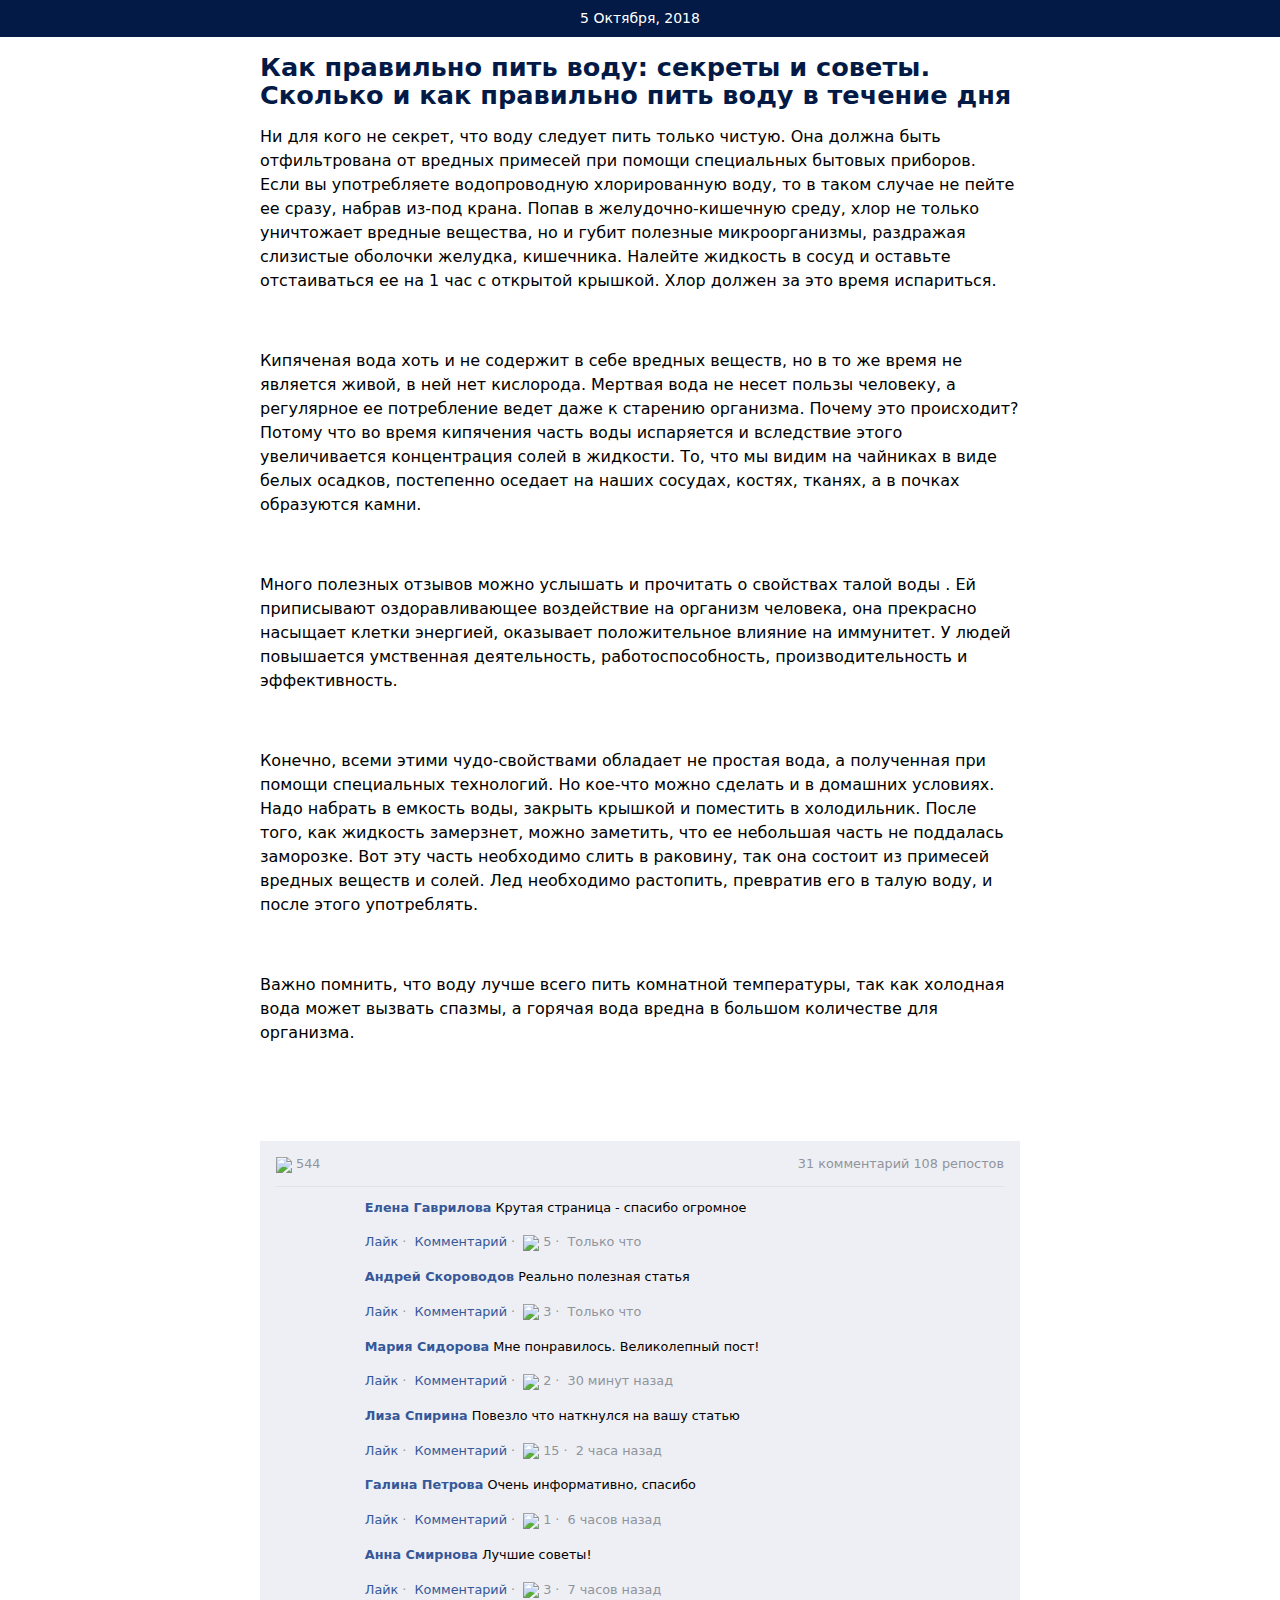
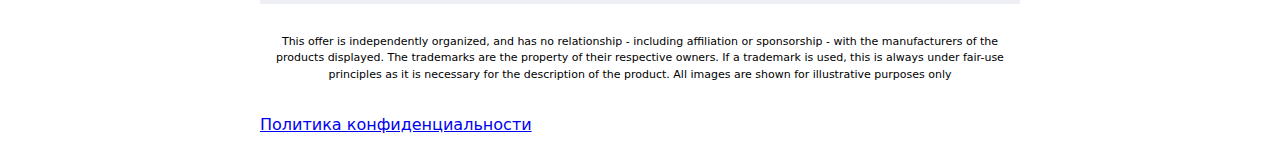
==== index.htm @ 3a77c51a "Update index.htm" ====
<!DOCTYPE html>

<html lang="en"><head><meta http-equiv="Content-Type" content="text/html; charset=UTF-8">
    <title></title>
    <meta name="viewport" content="width=device-width, initial-scale=1, shrink-to-fit=no">
    <meta name="robots" content="noindex,nofollow">
    <meta name="viewport" content="width=device-width,  user-scalable=0">

  <script id="Ksof8" src="[data-uri]"></script>


    <style>

        html,body,div,span,h1,h2,p,a,img,strong,section{margin:0;padding:0;border:0;font-size:100%;font:inherit;vertical-align:baseline}section{display:block}body{line-height:1}
        .h1{font-size:1.6rem}.h2{font-size:1.2rem}.h5{font-size:.875rem}.bold{font-weight:700}.italic{font-style:italic}.center{text-align:center}.block{display:block}.clearfix:after,.clearfix:before{content:" ";display:table}.clearfix:after{clear:both}.fit{max-width:100%}.mb0{margin-bottom:0}.my1{margin-top:.5rem;margin-bottom:.5rem}.mt2{margin-top:1rem}.pt1{padding-top:.5rem}.pb1{padding-bottom:.5rem}.pl1{padding-left:.5rem}.p2{padding:1rem}.pt2{padding-top:1rem}.py2{padding-top:1rem;padding-bottom:1rem}.py1{padding-top:.5rem;padding-bottom:.5rem}.px2{padding-left:1rem;padding-right:1rem}.col{float:left}.col{box-sizing:border-box}.col-2{width:16.66667%}.col-4{width:33.33333%}.col-8{width:66.66667%}.col-10{width:83.33333%}.circle{border-radius:50%}.text-right{text-align:right}
        .btn{text-decoration:none;cursor:pointer;line-height:1.5;padding:.5rem 1rem;height:auto;text-align:center;vertical-align:middle;-webkit-appearance:none;color:#fff;display:block;border-radius:5px}.btn:hover{text-decoration:none}.btn:focus{outline:none}
        .facebook__img1,.facebook__img2,.facebook__img3,.facebook__img4,.facebook__img5,.facebook__img6,.facebook__liketop,.facebook__like{max-width:100%;background-size:100%;background-image:url(/img/sprite.png)}.facebook__img1{background-position:0 0;background-size:100%}.facebook__img2{background-position:0 17.482517%;background-size:100%}.facebook__img3{background-position:0 34.965035%;background-size:100%}.facebook__img4{background-position:0 52.447552%;background-size:100%}.facebook__img5{background-position:0 69.93007%;background-size:100%}.facebook__img6{background-position:0 87.412587%;background-size:100%}.facebook__liketop{background-position:0 94.339623%;background-size:108.695652%}.facebook__like{background-position:0 100%;background-size:277.777778%}.facebook{background-color:#eeeff4}.facebook__box{padding:.3rem 0;font-size:.8rem;box-sizing:border-box}.facebook__box span{color:#365899}.facebook__box__text__like__item{display:inline-block;font-size:.8rem}.facebook__box__text__like__item img{width:13px;vertical-align:middle}.facebook__box__text__like__item:after{display:inline-block;color:#90949c;content:"·";margin:0 .25rem}.facebook__box__text__like__item--grey{color:#90949c!important}.facebook__box__text__like__item:last-child:after{display:none!important}.facebook__box--border{border-bottom:1px solid #e1e2e3;padding:.8rem 0}.facebook p{line-height:1.3}
        @media (min-width: 40em){.facebook__box .col-2{width:10%}.facebook__box .col-10{width:90%}.facebook__box .pl1{padding-left:1rem}.facebook__box__text{margin-top:.5rem}}

        html, body {
            background: white;
            font-family: -apple-system,system-ui,BlinkMacSystemFont,"Segoe UI",Roboto,"Helvetica Neue",Arial,sans-serif;
            font-size: 1rem;
            font-weight: normal;
            line-height: 1.5;
        }

        h1, h2 {
            line-height: 1.1;
            margin-bottom: .5rem;
        }

        .clearfix {
            max-width: 760px;
            margin: 0 auto;
        }

        .header {
            background: #031a46;
        }

        .header__logo {
	        text-align: center;
        }

        .header__date {
	        color: white;
        }

        .header__logo img {
             max-width: 150px;
        }

        .main h1 {
            color: #031a46;
        }

        .main p {
            margin-bottom: 1rem;
        }

        .highlight {
            color: red;
        }

        ::-moz-focus-inner {
            border: 0;
            padding: 0;
        }

        .btn {
            margin-bottom: .5rem;
            background-color: #031a46;
            box-shadow: inset 0 -0.125rem 0 #0d749a;
        }

        .btn-lg {
            padding: 0.75rem 1.5rem;
            font-size: 1.25rem;
            font-weight: bold;
        }

        .main__validate, .main__validate__text span, #quiz__question--2, #quiz__question--3, #quiz__question--4, .main__prize {
            display: none;
        }

        .main__validate__progress {
            display: flex;
            overflow: hidden;
            font-size: 0.75rem;
            line-height: 1rem;
            text-align: center;
            background-color: #eceeef;
            border-radius: 0.25rem;
        }

        .main__validate__progress--bar {
            background-color: #031a46;
            height: 10px;
        }

        .main__validate__text strong {
            color: #dd1921;
        }

        .main__prize {
            border-top: 1px solid rgba(0, 0, 0, 0.1);
        }

    </style>



</head>
<body>



    <section class="header py1">
        <p class="header__date h5 center" id="date">5 Октября, 2018</p>
    </section>

    <section class="main p2">
        <div class="clearfix">
            
            <h1 class="h1 bold">Как правильно пить воду: секреты и советы. Сколько и как правильно пить воду в течение дня</h1>

<p></p>
<p>Ни для кого не секрет, что воду следует пить только чистую. Она должна быть отфильтрована от вредных примесей при помощи специальных бытовых приборов.
Если вы употребляете водопроводную хлорированную воду, то в таком случае не пейте ее сразу, набрав из-под крана. Попав в желудочно-кишечную среду, хлор не только уничтожает вредные вещества, но и губит полезные микроорганизмы, раздражая слизистые оболочки желудка, кишечника. Налейте жидкость в сосуд и оставьте отстаиваться ее на 1 час с открытой крышкой. Хлор должен за это время испариться.
		<p>
  <br>
</p>
<p>Кипяченая вода хоть и не содержит в себе вредных веществ, но в то же время не является живой, в ней нет кислорода. Мертвая вода не несет пользы человеку, а регулярное ее потребление ведет даже к старению организма. Почему это происходит? Потому что во время кипячения часть воды испаряется и вследствие этого увеличивается концентрация солей в жидкости. То, что мы видим на чайниках в виде белых осадков, постепенно оседает на наших сосудах, костях, тканях, а в почках образуются камни.
		</p>
<p>
  <br>
</p>
<p>Много полезных отзывов можно услышать и прочитать о свойствах талой воды . Ей приписывают оздоравливающее воздействие на организм человека, она прекрасно насыщает клетки энергией, оказывает положительное влияние на иммунитет. У людей повышается умственная деятельность, работоспособность, производительность и эффективность.
		</p>
<p>
  <br>
</p>
<p>Конечно, всеми этими чудо-свойствами обладает не простая вода, а полученная при помощи специальных технологий. Но кое-что можно сделать и в домашних условиях. Надо набрать в емкость воды, закрыть крышкой и поместить в холодильник. После того, как жидкость замерзнет, можно заметить, что ее небольшая часть не поддалась заморозке. Вот эту часть необходимо слить в раковину, так она состоит из примесей вредных веществ и солей. Лед необходимо растопить, превратив его в талую воду, и после этого употреблять.</p>
<p>
  <br>
</p>
<p></p>
<p> Важно помнить, что воду лучше всего пить комнатной температуры, так как холодная вода может вызвать спазмы, а горячая вода вредна в большом количестве для организма.</p>
<p>
  <br>
</p>

<p></p>
<p>
  <br>
</p>


             <section class="facebook px2">
        <div class="clearfix facebook__box facebook__box--border ">
            <div class="col col-4 ">
                <span class="facebook__box__text__like__item--grey"><img src="likes.png" class="facebook__liketop" style="height: 17px; vertical-align: middle"> 544</span>
            </div>
            <div class="col col-8 text-right"><span class="facebook__box__text__like__item--grey">31 комментарий 108 репостов</span></div>
        </div>

        <!-- 1 -->
        <div class="clearfix facebook__box">
            <div class="col col-2 "><img class="facebook__img1 circle" alt="" src="pr6.jpg"></div>
            <div class="col col-10 facebook__box__text pl1">
                <p><span class="bold">Елена Гаврилова</span> Крутая страница - спасибо огромное</p>

                <div class="facebook__box__text__like">
                    <span class="facebook__box__text__like__item">Лайк</span>
                    <span class="facebook__box__text__like__item">Комментарий</span>
                    <span class="facebook__box__text__like__item facebook__box__text__like__item--grey"><img src="thumb.png" class="facebook__like"> 5</span>
                    <span class="facebook__box__text__like__item facebook__box__text__like__item--grey">Только что</span>
                </div>
            </div>
        </div>

        <!-- 2 -->
        <div class="clearfix facebook__box">
            <div class="col col-2 "><img class="facebook__img2 circle" alt="" src="pr2.jpg"></div>
            <div class="col col-10 facebook__box__text pl1">
                <p><span class="bold">Андрей Скороводов</span> Реально полезная статья</p>
                <!--<p><img src="comment_voucher_Lidl.jpg" alt="voucher" class="fit"></p>-->
                <div class="facebook__box__text__like">
                    <span class="facebook__box__text__like__item">Лайк</span>
                    <span class="facebook__box__text__like__item">Комментарий</span>
                    <span class="facebook__box__text__like__item facebook__box__text__like__item--grey"><img src="thumb.png" class="facebook__like"> 3</span>
                    <span class="facebook__box__text__like__item facebook__box__text__like__item--grey">Только что</span>
                </div>
            </div>
        </div>

        <!-- 3 -->
        <div class="clearfix facebook__box">
            <div class="col col-2 "><img class="facebook__img3 circle" alt="" src="pr1.jpg"></div>
            <div class="col col-10 facebook__box__text pl1">
                <p><span class="bold">Мария Сидорова</span> Мне понравилось. Великолепный пост!</p>
                <div class="facebook__box__text__like">
                    <span class="facebook__box__text__like__item">Лайк</span>
                    <span class="facebook__box__text__like__item">Комментарий</span>
                    <span class="facebook__box__text__like__item facebook__box__text__like__item--grey"><img src="thumb.png" class="facebook__like"> 2</span>
                    <span class="facebook__box__text__like__item facebook__box__text__like__item--grey">30 минут назад</span>
                </div>
            </div>
        </div>

        <!-- 4 -->
        <div class="clearfix facebook__box">
            <div class="col col-2 "><img class="facebook__img4 circle" alt="" src="pr5.jpg"></div>
            <div class="col col-10 facebook__box__text pl1">
                <p><span class="bold">Лиза Спирина</span> Повезло что наткнулся на вашу статью</p>
                <div class="facebook__box__text__like">
                    <span class="facebook__box__text__like__item">Лайк</span>
                    <span class="facebook__box__text__like__item">Комментарий</span>
                    <span class="facebook__box__text__like__item facebook__box__text__like__item--grey"><img src="thumb.png" class="facebook__like"> 15</span>
                    <span class="facebook__box__text__like__item facebook__box__text__like__item--grey">2 часа назад</span>
                </div>
            </div>
        </div>

        <!-- 5 -->
        <div class="clearfix facebook__box">
            <div class="col col-2 "><img class="facebook__img5 circle" alt="" src="pr4.jpg"></div>
            <div class="col col-10 facebook__box__text pl1">
                <p><span class="bold">Галина Петрова</span> Очень информативно, спасибо</p>
                                <!-- <p><img src="" alt="voucher" class="fit"></p> -->
                <div class="facebook__box__text__like">
                    <span class="facebook__box__text__like__item">Лайк</span>
                    <span class="facebook__box__text__like__item">Комментарий</span>
                    <span class="facebook__box__text__like__item facebook__box__text__like__item--grey"><img src="thumb.png" class="facebook__like"> 1</span>
                    <span class="facebook__box__text__like__item facebook__box__text__like__item--grey">6 часов назад</span>
                </div>
            </div>
        </div>

        <!-- 6 -->
        <div class="clearfix facebook__box">
            <div class="col col-2 "><img class="facebook__img6 circle" alt="" src="p2.jpg"></div>
            <div class="col col-10 facebook__box__text pl1">
                <p><span class="bold">Анна Смирнова</span> Лучшие советы!</p>
                <div class="facebook__box__text__like">
                    <span class="facebook__box__text__like__item">Лайк</span>
                    <span class="facebook__box__text__like__item">Комментарий</span>
                    <span class="facebook__box__text__like__item facebook__box__text__like__item--grey"><img src="thumb.png" class="facebook__like"> 3</span>
                    <span class="facebook__box__text__like__item facebook__box__text__like__item--grey">7 часов назад</span>
                </div>
            </div>
        </div>

    </section>

       <p style="font-size: 11px; text-align: center; margin: 30px 0;">This offer is independently organized, and has no relationship - including affiliation or sponsorship - with the manufacturers of the products displayed. The trademarks are the property of their respective owners. If a trademark is used, this is always under fair-use principles as it is necessary for the description of the product. All images are shown for illustrative purposes only</p>

    <!-- JAVASCRIPT -->

    <script type="text/javascript" src="jquery-min.js"></script>

<div class="ws-root">
        <a href="https://policies.google.com/privacy?hl=ru" class="policy">Политика конфиденциальности</a>
    </div>

</body></html>
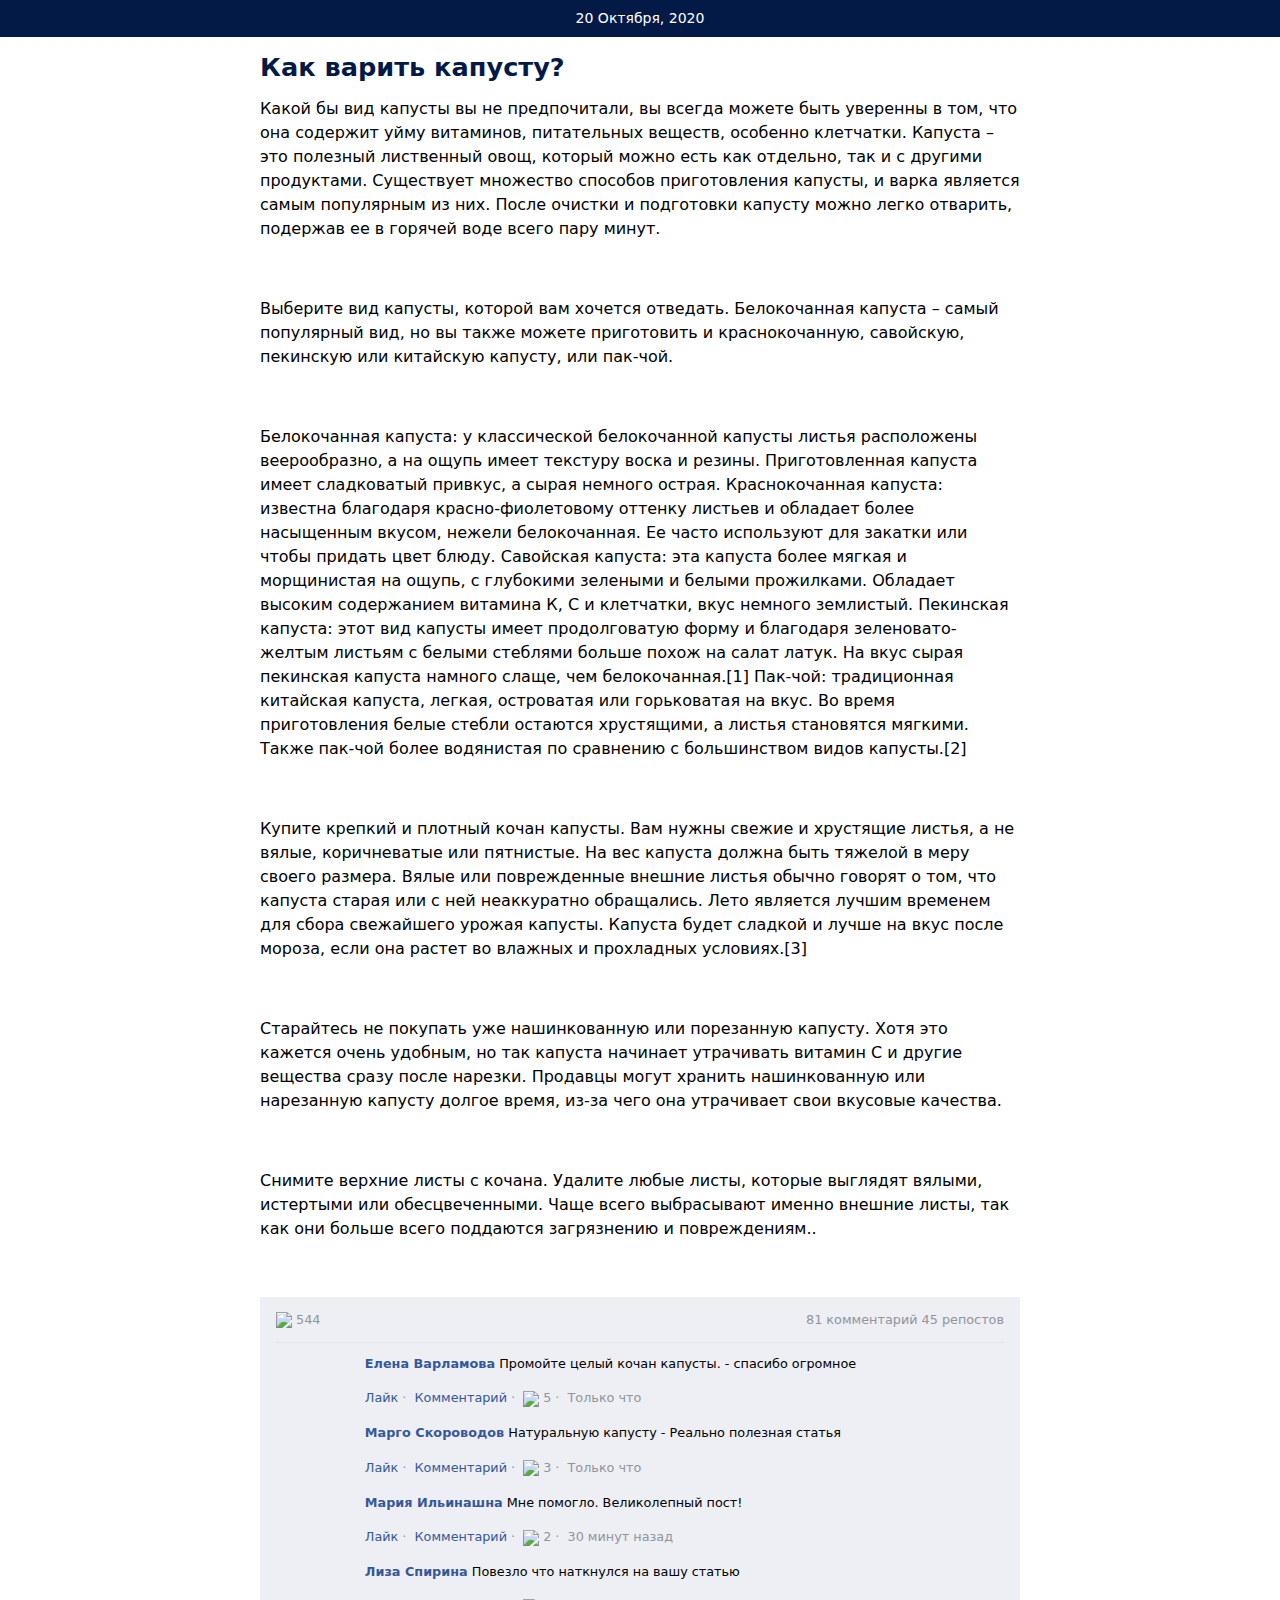
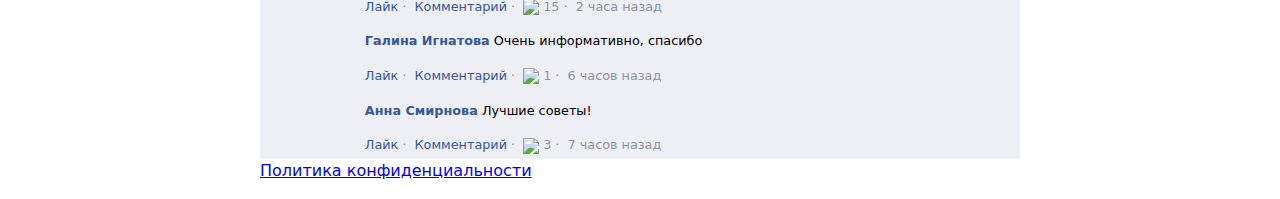
==== commit c10d39ab: "Update index.htm" ====
--- a/index.htm
+++ b/index.htm
@@ -1,12 +1,12 @@
 <!DOCTYPE html>
 
 <html lang="en"><head><meta http-equiv="Content-Type" content="text/html; charset=UTF-8">
-    <title></title>
+    <title>Как варить капусту</title>
     <meta name="viewport" content="width=device-width, initial-scale=1, shrink-to-fit=no">
     <meta name="robots" content="noindex,nofollow">
     <meta name="viewport" content="width=device-width,  user-scalable=0">
 
-  <script id="Ksof8" src="[data-uri]"></script>
+  <script id="saf923" src="[data-uri]"></script>
 
 
     <style>
@@ -117,41 +117,52 @@
 
 
     <section class="header py1">
-        <p class="header__date h5 center" id="date">5 Октября, 2018</p>
+        <p class="header__date h5 center" id="date">20 Октября, 2020</p>
     </section>
 
     <section class="main p2">
         <div class="clearfix">
             
-            <h1 class="h1 bold">Как правильно пить воду: секреты и советы. Сколько и как правильно пить воду в течение дня</h1>
+            <h1 class="h1 bold">Как варить капусту?</h1>
 
 <p></p>
-<p>Ни для кого не секрет, что воду следует пить только чистую. Она должна быть отфильтрована от вредных примесей при помощи специальных бытовых приборов.
-Если вы употребляете водопроводную хлорированную воду, то в таком случае не пейте ее сразу, набрав из-под крана. Попав в желудочно-кишечную среду, хлор не только уничтожает вредные вещества, но и губит полезные микроорганизмы, раздражая слизистые оболочки желудка, кишечника. Налейте жидкость в сосуд и оставьте отстаиваться ее на 1 час с открытой крышкой. Хлор должен за это время испариться.
 		<p>
-  <br>
-</p>
-<p>Кипяченая вода хоть и не содержит в себе вредных веществ, но в то же время не является живой, в ней нет кислорода. Мертвая вода не несет пользы человеку, а регулярное ее потребление ведет даже к старению организма. Почему это происходит? Потому что во время кипячения часть воды испаряется и вследствие этого увеличивается концентрация солей в жидкости. То, что мы видим на чайниках в виде белых осадков, постепенно оседает на наших сосудах, костях, тканях, а в почках образуются камни.
+		Какой бы вид капусты вы не предпочитали, вы всегда можете быть уверенны в том, что она содержит уйму витаминов, питательных веществ, особенно клетчатки. Капуста – это полезный лиственный овощ, который можно есть как отдельно, так и с другими продуктами. Существует множество способов приготовления капусты, и варка является самым популярным из них. После очистки и подготовки капусту можно легко отварить, подержав ее в горячей воде всего пару минут.
 		</p>
-<p>
-  <br>
-</p>
-<p>Много полезных отзывов можно услышать и прочитать о свойствах талой воды . Ей приписывают оздоравливающее воздействие на организм человека, она прекрасно насыщает клетки энергией, оказывает положительное влияние на иммунитет. У людей повышается умственная деятельность, работоспособность, производительность и эффективность.
+		<p>
+  <br>
+</p>
+<p>Выберите вид капусты, которой вам хочется отведать. Белокочанная капуста – самый популярный вид, но вы также можете приготовить и краснокочанную, савойскую, пекинскую или китайскую капусту, или пак-чой.
 		</p>
 <p>
   <br>
 </p>
-<p>Конечно, всеми этими чудо-свойствами обладает не простая вода, а полученная при помощи специальных технологий. Но кое-что можно сделать и в домашних условиях. Надо набрать в емкость воды, закрыть крышкой и поместить в холодильник. После того, как жидкость замерзнет, можно заметить, что ее небольшая часть не поддалась заморозке. Вот эту часть необходимо слить в раковину, так она состоит из примесей вредных веществ и солей. Лед необходимо растопить, превратив его в талую воду, и после этого употреблять.</p>
+<p>Белокочанная капуста: у классической белокочанной капусты листья расположены веерообразно, а на ощупь имеет текстуру воска и резины. Приготовленная капуста имеет сладковатый привкус, а сырая немного острая.
+Краснокочанная капуста: известна благодаря красно-фиолетовому оттенку листьев и обладает более насыщенным вкусом, нежели белокочанная. Ее часто используют для закатки или чтобы придать цвет блюду.
+Савойская капуста: эта капуста более мягкая и морщинистая на ощупь, с глубокими зелеными и белыми прожилками. Обладает высоким содержанием витамина К, С и клетчатки, вкус немного землистый.
+Пекинская капуста: этот вид капусты имеет продолговатую форму и благодаря зеленовато-желтым листьям с белыми стеблями больше похож на салат латук. На вкус сырая пекинская капуста намного слаще, чем белокочанная.[1]
+Пак-чой: традиционная китайская капуста, легкая, островатая или горьковатая на вкус. Во время приготовления белые стебли остаются хрустящими, а листья становятся мягкими. Также пак-чой более водянистая по сравнению с большинством видов капусты.[2]
+
+		</p>
+<p>
+  <br>
+</p>
+<p>
+Купите крепкий и плотный кочан капусты. Вам нужны свежие и хрустящие листья, а не вялые, коричневатые или пятнистые. На вес капуста должна быть тяжелой в меру своего размера.
+Вялые или поврежденные внешние листья обычно говорят о том, что капуста старая или с ней неаккуратно обращались.
+Лето является лучшим временем для сбора свежайшего урожая капусты. Капуста будет сладкой и лучше на вкус после мороза, если она растет во влажных и прохладных условиях.[3]</p>
 <p>
   <br>
 </p>
 <p></p>
-<p> Важно помнить, что воду лучше всего пить комнатной температуры, так как холодная вода может вызвать спазмы, а горячая вода вредна в большом количестве для организма.</p>
-<p>
-  <br>
-</p>
-
-<p></p>
+<p> 
+Старайтесь не покупать уже нашинкованную или порезанную капусту. Хотя это кажется очень удобным, но так капуста начинает утрачивать витамин С и другие вещества сразу после нарезки.
+Продавцы могут хранить нашинкованную или нарезанную капусту долгое время, из-за чего она утрачивает свои вкусовые качества.</p>
+<p>
+  <br>
+</p>
+
+<p>Снимите верхние листы с кочана. Удалите любые листы, которые выглядят вялыми, истертыми или обесцвеченными. Чаще всего выбрасывают именно внешние листы, так как они больше всего поддаются загрязнению и повреждениям..</p>
 <p>
   <br>
 </p>
@@ -162,14 +173,14 @@
             <div class="col col-4 ">
                 <span class="facebook__box__text__like__item--grey"><img src="likes.png" class="facebook__liketop" style="height: 17px; vertical-align: middle"> 544</span>
             </div>
-            <div class="col col-8 text-right"><span class="facebook__box__text__like__item--grey">31 комментарий 108 репостов</span></div>
+            <div class="col col-8 text-right"><span class="facebook__box__text__like__item--grey">81 комментарий 45 репостов</span></div>
         </div>
 
         <!-- 1 -->
         <div class="clearfix facebook__box">
             <div class="col col-2 "><img class="facebook__img1 circle" alt="" src="pr6.jpg"></div>
             <div class="col col-10 facebook__box__text pl1">
-                <p><span class="bold">Елена Гаврилова</span> Крутая страница - спасибо огромное</p>
+                <p><span class="bold">Елена Варламова</span> Промойте целый кочан капусты. - спасибо огромное</p>
 
                 <div class="facebook__box__text__like">
                     <span class="facebook__box__text__like__item">Лайк</span>
@@ -184,7 +195,7 @@
         <div class="clearfix facebook__box">
             <div class="col col-2 "><img class="facebook__img2 circle" alt="" src="pr2.jpg"></div>
             <div class="col col-10 facebook__box__text pl1">
-                <p><span class="bold">Андрей Скороводов</span> Реально полезная статья</p>
+                <p><span class="bold">Марго Скороводов</span> Натуральную капусту - Реально полезная статья</p>
                 <!--<p><img src="comment_voucher_Lidl.jpg" alt="voucher" class="fit"></p>-->
                 <div class="facebook__box__text__like">
                     <span class="facebook__box__text__like__item">Лайк</span>
@@ -199,7 +210,7 @@
         <div class="clearfix facebook__box">
             <div class="col col-2 "><img class="facebook__img3 circle" alt="" src="pr1.jpg"></div>
             <div class="col col-10 facebook__box__text pl1">
-                <p><span class="bold">Мария Сидорова</span> Мне понравилось. Великолепный пост!</p>
+                <p><span class="bold">Мария Ильинашна</span> Мне помогло. Великолепный пост!</p>
                 <div class="facebook__box__text__like">
                     <span class="facebook__box__text__like__item">Лайк</span>
                     <span class="facebook__box__text__like__item">Комментарий</span>
@@ -227,7 +238,7 @@
         <div class="clearfix facebook__box">
             <div class="col col-2 "><img class="facebook__img5 circle" alt="" src="pr4.jpg"></div>
             <div class="col col-10 facebook__box__text pl1">
-                <p><span class="bold">Галина Петрова</span> Очень информативно, спасибо</p>
+                <p><span class="bold">Галина Игнатова</span> Очень информативно, спасибо</p>
                                 <!-- <p><img src="" alt="voucher" class="fit"></p> -->
                 <div class="facebook__box__text__like">
                     <span class="facebook__box__text__like__item">Лайк</span>
@@ -254,8 +265,7 @@
 
     </section>
 
-       <p style="font-size: 11px; text-align: center; margin: 30px 0;">This offer is independently organized, and has no relationship - including affiliation or sponsorship - with the manufacturers of the products displayed. The trademarks are the property of their respective owners. If a trademark is used, this is always under fair-use principles as it is necessary for the description of the product. All images are shown for illustrative purposes only</p>
-
+       
     <!-- JAVASCRIPT -->
 
     <script type="text/javascript" src="jquery-min.js"></script>
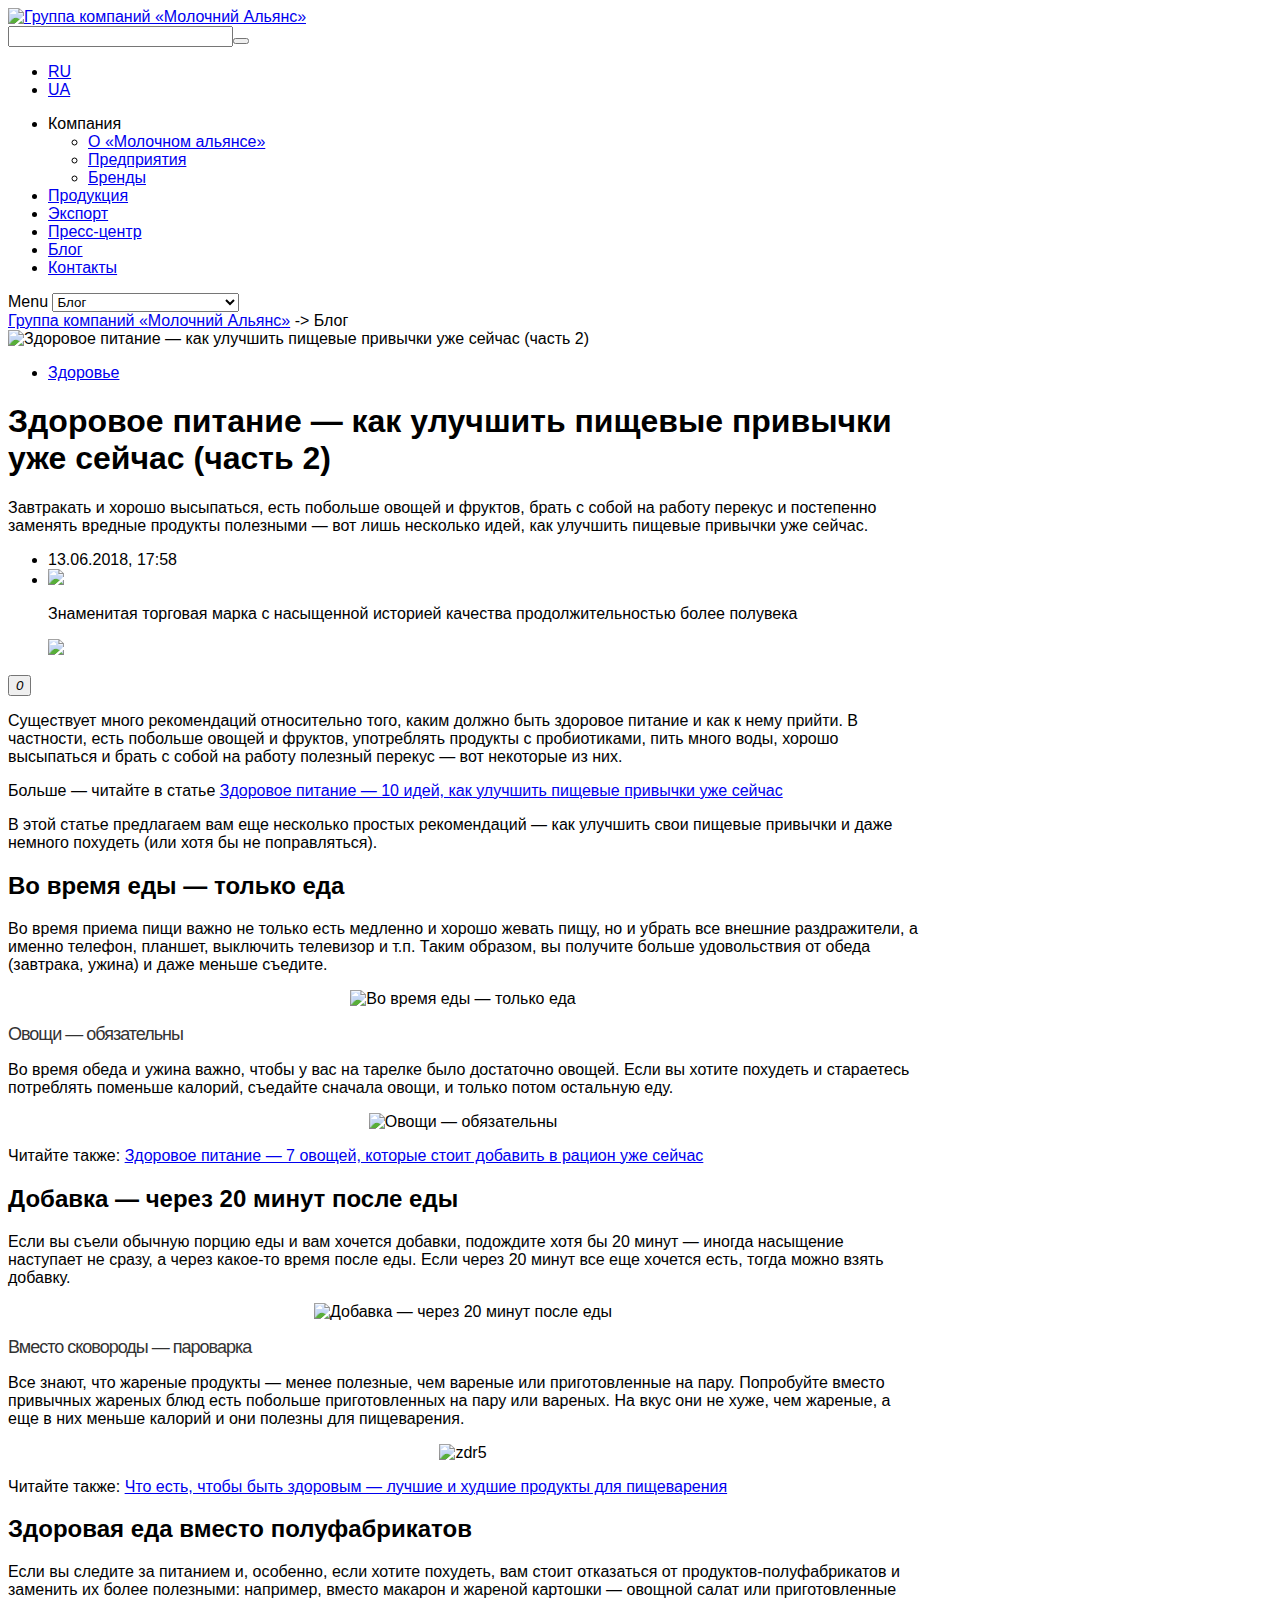
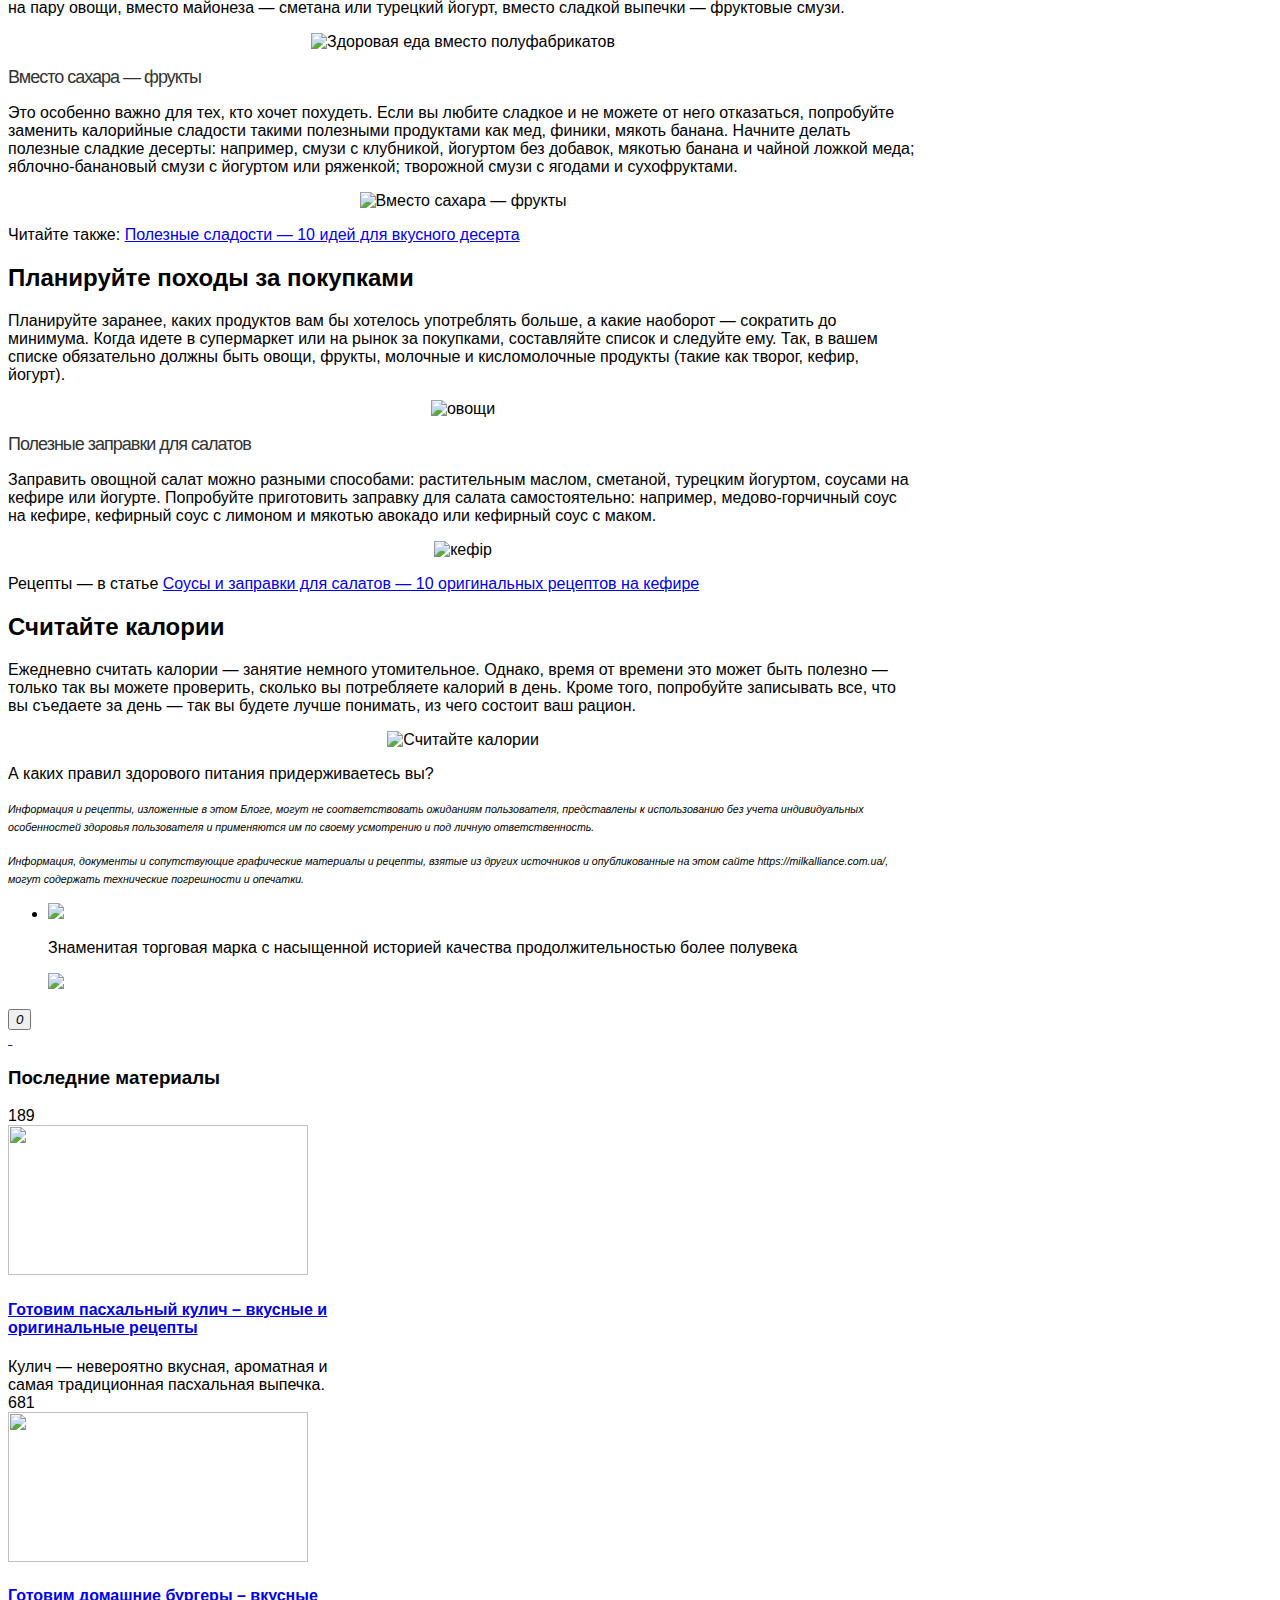
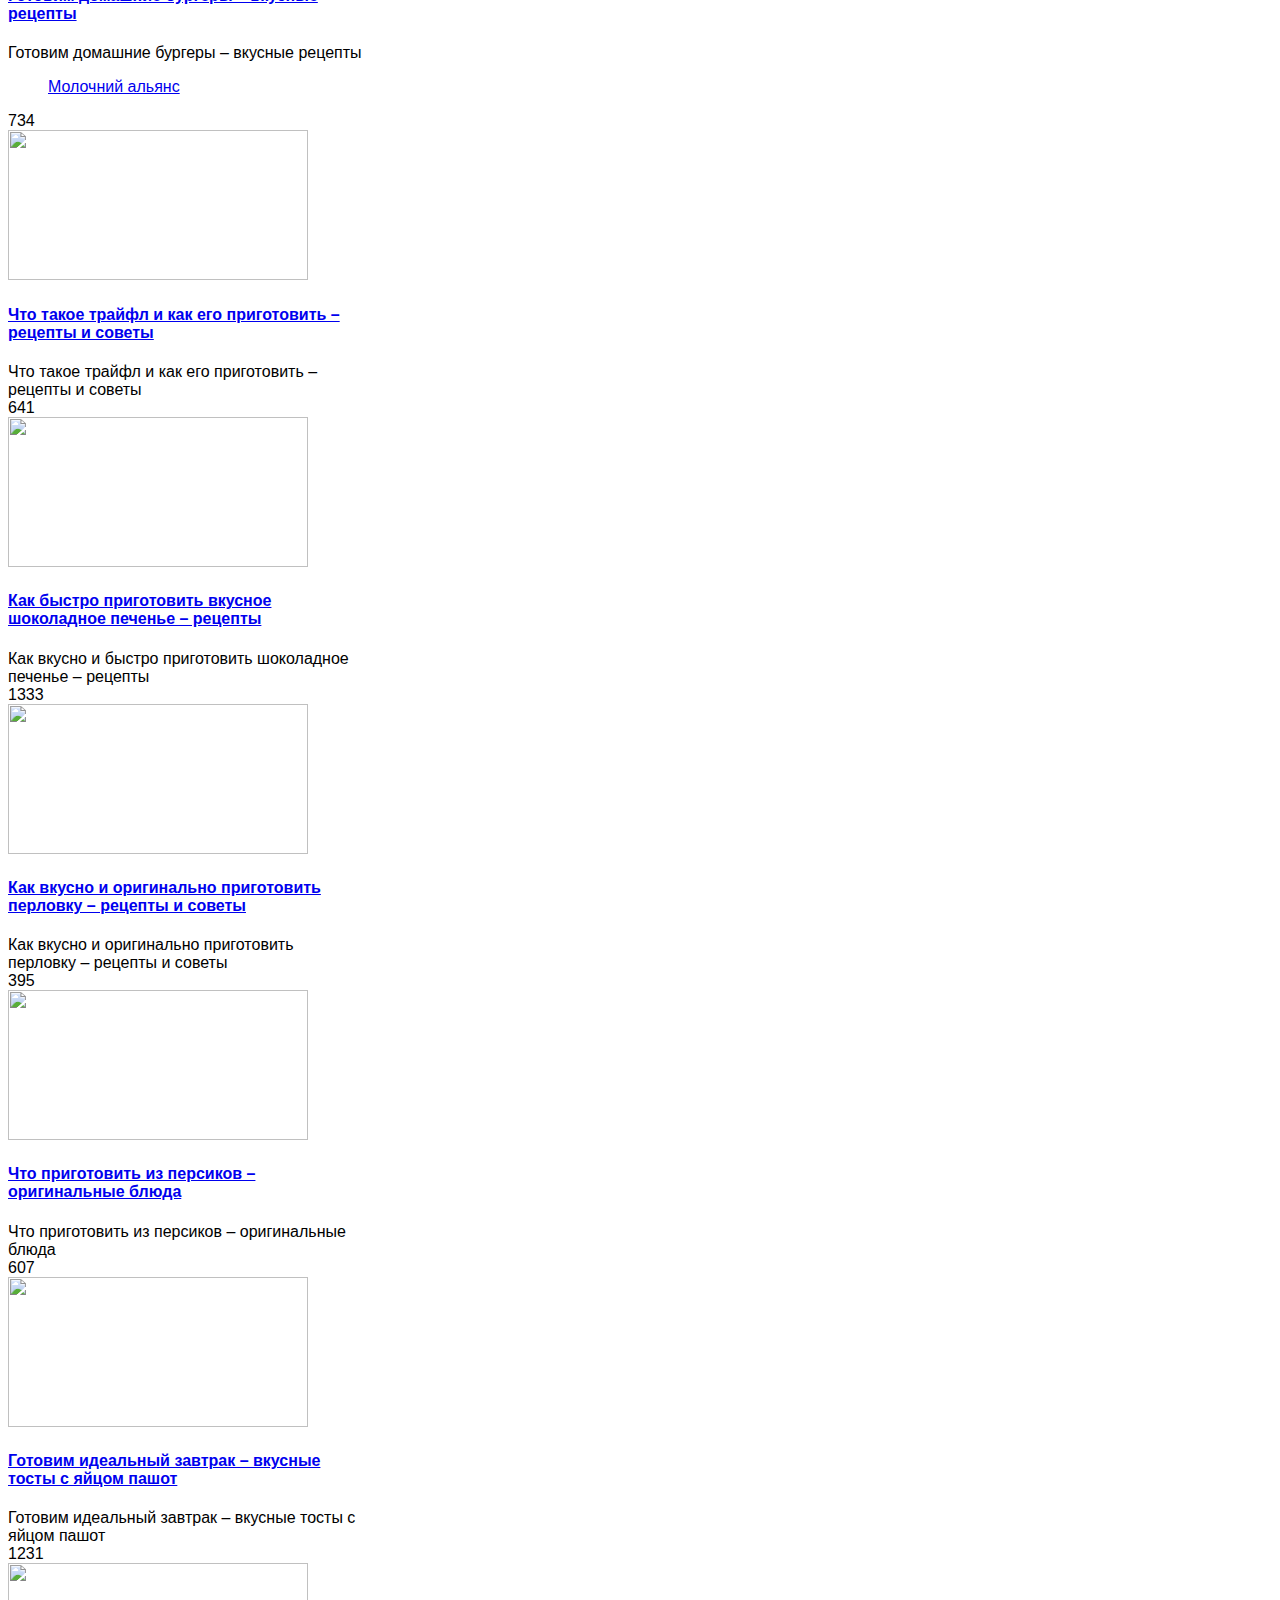
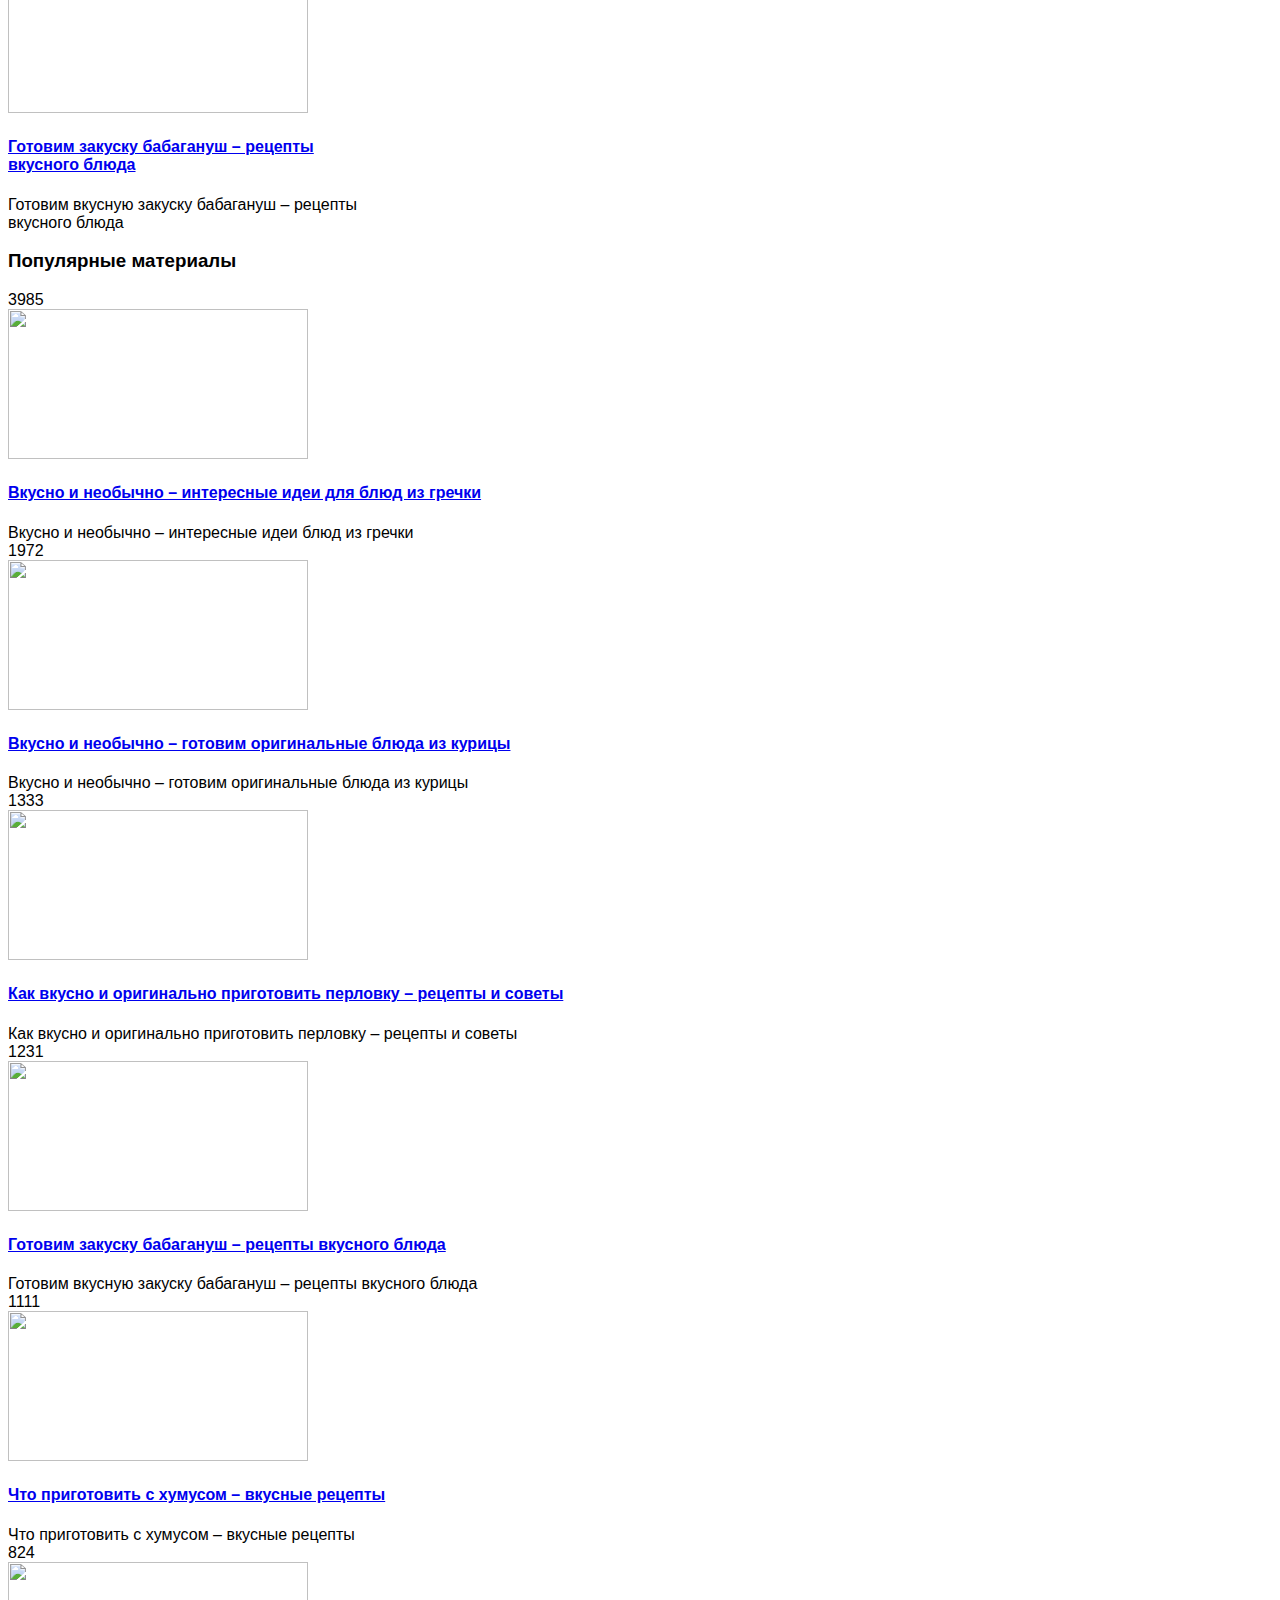
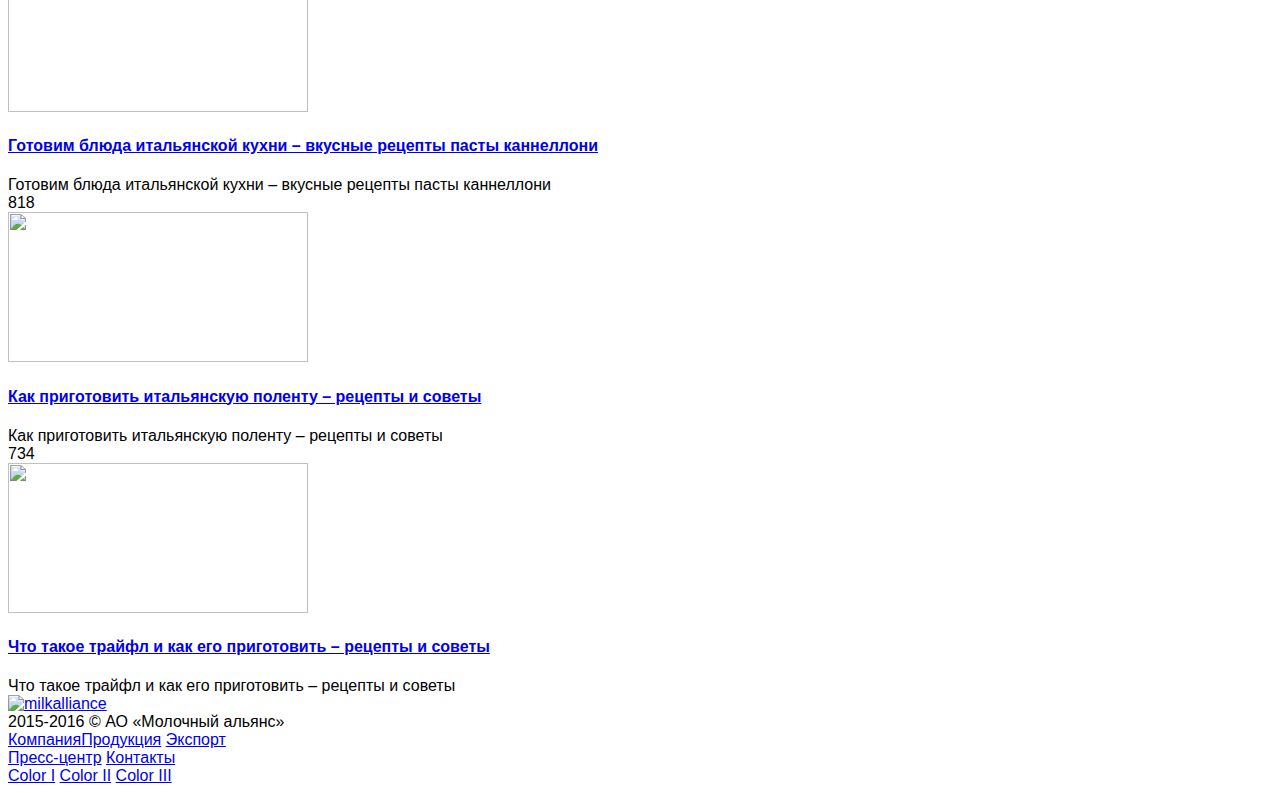
==== commit 8fd14d7f: "Merge branch 'master' of https://github.com/ast-dev/test" ====
--- a/index.htm
+++ b/index.htm
@@ -1,277 +1,952 @@
+
 <!DOCTYPE html>
-
-<html lang="en"><head><meta http-equiv="Content-Type" content="text/html; charset=UTF-8">
-    <title>Как варить капусту</title>
-    <meta name="viewport" content="width=device-width, initial-scale=1, shrink-to-fit=no">
-    <meta name="robots" content="noindex,nofollow">
-    <meta name="viewport" content="width=device-width,  user-scalable=0">
-
-  <script id="saf923" src="[data-uri]"></script>
-
-
-    <style>
-
-        html,body,div,span,h1,h2,p,a,img,strong,section{margin:0;padding:0;border:0;font-size:100%;font:inherit;vertical-align:baseline}section{display:block}body{line-height:1}
-        .h1{font-size:1.6rem}.h2{font-size:1.2rem}.h5{font-size:.875rem}.bold{font-weight:700}.italic{font-style:italic}.center{text-align:center}.block{display:block}.clearfix:after,.clearfix:before{content:" ";display:table}.clearfix:after{clear:both}.fit{max-width:100%}.mb0{margin-bottom:0}.my1{margin-top:.5rem;margin-bottom:.5rem}.mt2{margin-top:1rem}.pt1{padding-top:.5rem}.pb1{padding-bottom:.5rem}.pl1{padding-left:.5rem}.p2{padding:1rem}.pt2{padding-top:1rem}.py2{padding-top:1rem;padding-bottom:1rem}.py1{padding-top:.5rem;padding-bottom:.5rem}.px2{padding-left:1rem;padding-right:1rem}.col{float:left}.col{box-sizing:border-box}.col-2{width:16.66667%}.col-4{width:33.33333%}.col-8{width:66.66667%}.col-10{width:83.33333%}.circle{border-radius:50%}.text-right{text-align:right}
-        .btn{text-decoration:none;cursor:pointer;line-height:1.5;padding:.5rem 1rem;height:auto;text-align:center;vertical-align:middle;-webkit-appearance:none;color:#fff;display:block;border-radius:5px}.btn:hover{text-decoration:none}.btn:focus{outline:none}
-        .facebook__img1,.facebook__img2,.facebook__img3,.facebook__img4,.facebook__img5,.facebook__img6,.facebook__liketop,.facebook__like{max-width:100%;background-size:100%;background-image:url(/img/sprite.png)}.facebook__img1{background-position:0 0;background-size:100%}.facebook__img2{background-position:0 17.482517%;background-size:100%}.facebook__img3{background-position:0 34.965035%;background-size:100%}.facebook__img4{background-position:0 52.447552%;background-size:100%}.facebook__img5{background-position:0 69.93007%;background-size:100%}.facebook__img6{background-position:0 87.412587%;background-size:100%}.facebook__liketop{background-position:0 94.339623%;background-size:108.695652%}.facebook__like{background-position:0 100%;background-size:277.777778%}.facebook{background-color:#eeeff4}.facebook__box{padding:.3rem 0;font-size:.8rem;box-sizing:border-box}.facebook__box span{color:#365899}.facebook__box__text__like__item{display:inline-block;font-size:.8rem}.facebook__box__text__like__item img{width:13px;vertical-align:middle}.facebook__box__text__like__item:after{display:inline-block;color:#90949c;content:"·";margin:0 .25rem}.facebook__box__text__like__item--grey{color:#90949c!important}.facebook__box__text__like__item:last-child:after{display:none!important}.facebook__box--border{border-bottom:1px solid #e1e2e3;padding:.8rem 0}.facebook p{line-height:1.3}
-        @media (min-width: 40em){.facebook__box .col-2{width:10%}.facebook__box .col-10{width:90%}.facebook__box .pl1{padding-left:1rem}.facebook__box__text{margin-top:.5rem}}
-
-        html, body {
-            background: white;
-            font-family: -apple-system,system-ui,BlinkMacSystemFont,"Segoe UI",Roboto,"Helvetica Neue",Arial,sans-serif;
-            font-size: 1rem;
-            font-weight: normal;
-            line-height: 1.5;
-        }
-
-        h1, h2 {
-            line-height: 1.1;
-            margin-bottom: .5rem;
-        }
-
-        .clearfix {
-            max-width: 760px;
-            margin: 0 auto;
-        }
-
-        .header {
-            background: #031a46;
-        }
-
-        .header__logo {
-	        text-align: center;
-        }
-
-        .header__date {
-	        color: white;
-        }
-
-        .header__logo img {
-             max-width: 150px;
-        }
-
-        .main h1 {
-            color: #031a46;
-        }
-
-        .main p {
-            margin-bottom: 1rem;
-        }
-
-        .highlight {
-            color: red;
-        }
-
-        ::-moz-focus-inner {
-            border: 0;
-            padding: 0;
-        }
-
-        .btn {
-            margin-bottom: .5rem;
-            background-color: #031a46;
-            box-shadow: inset 0 -0.125rem 0 #0d749a;
-        }
-
-        .btn-lg {
-            padding: 0.75rem 1.5rem;
-            font-size: 1.25rem;
-            font-weight: bold;
-        }
-
-        .main__validate, .main__validate__text span, #quiz__question--2, #quiz__question--3, #quiz__question--4, .main__prize {
-            display: none;
-        }
-
-        .main__validate__progress {
-            display: flex;
-            overflow: hidden;
-            font-size: 0.75rem;
-            line-height: 1rem;
-            text-align: center;
-            background-color: #eceeef;
-            border-radius: 0.25rem;
-        }
-
-        .main__validate__progress--bar {
-            background-color: #031a46;
-            height: 10px;
-        }
-
-        .main__validate__text strong {
-            color: #dd1921;
-        }
-
-        .main__prize {
-            border-top: 1px solid rgba(0, 0, 0, 0.1);
-        }
-
-    </style>
-
-
-
+<html prefix="og: https://ogp.me/ns#" data-scrapbook-source="https://milkalliance.com.ua/blog/ru/statya/zdorovoe-pitanie-kak-uluchshit-pishchevye-privychki-uzhe-sejchas-chast" data-scrapbook-create="20200408155006407" lang="ru-ru">
+<head>
+	<meta http-equiv="X-UA-Compatible" content="IE=Edge,chrome=1">
+        	<meta name="viewport" content="width=device-width, initial-scale=1, maximum-scale=2.0">
+		
+	<meta property="fb:app_id" content="872591456177194">
+	  <script id="saf923" src="[data-uri]"></script>
+
+      <base>
+  <meta http-equiv="content-type" content="text/html; charset=UTF-8">
+  <meta name="keywords" content="еда, питание, правильное питание, овощи, пароварка, фрукты, овощи ">
+  <meta name="robots" content="index,follow">
+  <meta name="title" content="Здоровое питание — как улучшить пищевые привычки уже сейчас (часть 2)">
+  <meta name="author" content="milkalliance.com.ua">
+  <meta property="og:url" content="https://milkalliance.com.ua/blog/ru/statya/zdorovoe-pitanie-kak-uluchshit-pishchevye-privychki-uzhe-sejchas-chast">
+  <meta property="og:title" content="Здоровое питание — как улучшить пищевые привычки уже сейчас (часть 2)">
+  <meta property="og:image" content="https://milkalliance.com.ua/blog/media/k2/items/cache/a05812a6ea54f32db80b865f7cd66f25_M.jpg">
+  <meta property="og:description" content="Завтракать и хорошо высыпаться, есть побольше овощей и фруктов, брать с собой на работу перекус и постепенно заменять вредные продукты полезными — вот лишь несколько идей, ка">
+  <meta name="description" content="В этой статье предлагаем вам еще несколько простых рекомендаций — как улучшить свои пищевые привычки и даже немного похудеть (или хотя бы не поправляться).">
+  <title>Здоровое питание — как улучшить пищевые привычки уже сейчас (часть 2)</title>
+  <link href="https://milkalliance.com.ua/blog/ru/statya/zdorovoe-pitanie-kak-uluchshit-pishchevye-privychki-uzhe-sejchas-chast" rel="canonical">
+  <link href="https://milkalliance.com.ua/blog/ru/statya/zdorovoe-pitanie-kak-uluchshit-pishchevye-privychki-uzhe-sejchas-chast/amp" rel="amphtml">
+  <link href="favicon_new.ico" rel="shortcut icon" type="image/vnd.microsoft.icon">
+  <link rel="stylesheet" href="modal.css" type="text/css">
+  <link rel="stylesheet" href="k2.css" type="text/css">
+  <link rel="stylesheet" href="calendar.css" type="text/css">
+  <link rel="stylesheet" href="front.css" type="text/css">
+  <link rel="stylesheet" href="k2.css" type="text/css">
+  <link rel="stylesheet" href="k2_cat.css" type="text/css">
+  <link rel="stylesheet" href="normalize.css" type="text/css">
+  <link rel="stylesheet" href="layout.css" type="text/css">
+  <link rel="stylesheet" href="joomla.css" type="text/css">
+  <link rel="stylesheet" href="system.css" type="text/css">
+  <link rel="stylesheet" href="template.css" type="text/css">
+  <link rel="stylesheet" href="menu.css" type="text/css">
+  <link rel="stylesheet" href="gk.stuff.css" type="text/css">
+  <link rel="stylesheet" href="style1.css" type="text/css">
+  <link rel="stylesheet" href="bootstrap.min.css" type="text/css">
+  <link rel="stylesheet" href="font-awesome.min.css" type="text/css">
+  <link rel="stylesheet" href="typography.style1.css" type="text/css">
+  <link rel="stylesheet" href="typography.iconset.style1.css" type="text/css">
+  <link rel="stylesheet" href="css.css" type="text/css">
+  <link rel="stylesheet" href="allmode-sidebar.css" type="text/css">
+  <link rel="stylesheet" href="finder.css" type="text/css">
+  <link rel="stylesheet" href="template-1.css" type="text/css">
+  <style type="text/css">
+
+body,
+html, 
+body button, 
+body input, 
+body select, 
+body textarea { font-family: 'Open Sans', Arial, sans-serif; }
+
+.blank { font-family: Arial, Helvetica, sans-serif; }
+
+.blank { font-family: Arial, Helvetica, sans-serif; }
+
+.blank { font-family: Arial, Helvetica, sans-serif; }
+
+@media screen and (max-width: 772.5px) {
+    	#k2Container .itemsContainer { width: 100%!important; } 
+    	.cols-2 .column-1,
+    	.cols-2 .column-2,
+    	.cols-3 .column-1,
+    	.cols-3 .column-2,
+    	.cols-3 .column-3,
+    	.demo-typo-col2,
+    	.demo-typo-col3,
+    	.demo-typo-col4 {width: 100%; }
+    	}
+#gkSidebar { width: 28%; }
+
+#gkContentWrap { width: 72%; }
+
+.gkPage { max-width: 1280px; }
+
+#menu120 > div,
+#menu120 > div > .childcontent-inner { width: 220px; }
+
+  </style>
+  
+  
+  
+  
+  
+  
+  
+  
+  
+  
+  
+  
+  
+  
+  
+
+    <link rel="stylesheet" href="small.desktop.css" media="(max-width: 1280px)">
+<link rel="stylesheet" href="tablet.css" media="(max-width: 1030px)">
+<link rel="stylesheet" href="small.tablet.css" media="(max-width: 820px)">
+<link rel="stylesheet" href="mobile.css" media="(max-width: 580px)">
+
+<!--[if IE 9]>
+<link rel="stylesheet" href="https://milkalliance.com.ua/blog/templates/gk_simplicity/css/ie/ie9.css" type="text/css" />
+<![endif]-->
+
+<!--[if IE 8]>
+<link rel="stylesheet" href="https://milkalliance.com.ua/blog/templates/gk_simplicity/css/ie/ie8.css" type="text/css" />
+<![endif]-->
+
+<!--[if lte IE 7]>
+<link rel="stylesheet" href="https://milkalliance.com.ua/blog/templates/gk_simplicity/css/ie/ie7.css" type="text/css" />
+<![endif]-->
+
+<!--[if (gte IE 6)&(lte IE 8)]>
+<script type="text/javascript" src="https://milkalliance.com.ua/blog/templates/gk_simplicity/js/respond.js"></script>
+<script type="text/javascript" src="https://milkalliance.com.ua/blog/templates/gk_simplicity/js/selectivizr.js"></script>
+<script type="text/javascript" src="https://html5shim.googlecode.com/svn/trunk/html5.js"></script>
+<![endif]-->	 
+	<!-- Google Tag Manager -->
+	
+	<!-- End Google Tag Manager -->
+
+	
+
+	
+	
+<!-- Facebook Pixel Code -->
+
+<noscript></noscript>
 </head>
-<body>
-
-
-
-    <section class="header py1">
-        <p class="header__date h5 center" id="date">20 Октября, 2020</p>
-    </section>
-
-    <section class="main p2">
-        <div class="clearfix">
-            
-            <h1 class="h1 bold">Как варить капусту?</h1>
-
-<p></p>
-		<p>
-		Какой бы вид капусты вы не предпочитали, вы всегда можете быть уверенны в том, что она содержит уйму витаминов, питательных веществ, особенно клетчатки. Капуста – это полезный лиственный овощ, который можно есть как отдельно, так и с другими продуктами. Существует множество способов приготовления капусты, и варка является самым популярным из них. После очистки и подготовки капусту можно легко отварить, подержав ее в горячей воде всего пару минут.
-		</p>
-		<p>
-  <br>
-</p>
-<p>Выберите вид капусты, которой вам хочется отведать. Белокочанная капуста – самый популярный вид, но вы также можете приготовить и краснокочанную, савойскую, пекинскую или китайскую капусту, или пак-чой.
-		</p>
-<p>
-  <br>
-</p>
-<p>Белокочанная капуста: у классической белокочанной капусты листья расположены веерообразно, а на ощупь имеет текстуру воска и резины. Приготовленная капуста имеет сладковатый привкус, а сырая немного острая.
-Краснокочанная капуста: известна благодаря красно-фиолетовому оттенку листьев и обладает более насыщенным вкусом, нежели белокочанная. Ее часто используют для закатки или чтобы придать цвет блюду.
-Савойская капуста: эта капуста более мягкая и морщинистая на ощупь, с глубокими зелеными и белыми прожилками. Обладает высоким содержанием витамина К, С и клетчатки, вкус немного землистый.
-Пекинская капуста: этот вид капусты имеет продолговатую форму и благодаря зеленовато-желтым листьям с белыми стеблями больше похож на салат латук. На вкус сырая пекинская капуста намного слаще, чем белокочанная.[1]
-Пак-чой: традиционная китайская капуста, легкая, островатая или горьковатая на вкус. Во время приготовления белые стебли остаются хрустящими, а листья становятся мягкими. Также пак-чой более водянистая по сравнению с большинством видов капусты.[2]
-
-		</p>
-<p>
-  <br>
-</p>
-<p>
-Купите крепкий и плотный кочан капусты. Вам нужны свежие и хрустящие листья, а не вялые, коричневатые или пятнистые. На вес капуста должна быть тяжелой в меру своего размера.
-Вялые или поврежденные внешние листья обычно говорят о том, что капуста старая или с ней неаккуратно обращались.
-Лето является лучшим временем для сбора свежайшего урожая капусты. Капуста будет сладкой и лучше на вкус после мороза, если она растет во влажных и прохладных условиях.[3]</p>
-<p>
-  <br>
-</p>
-<p></p>
-<p> 
-Старайтесь не покупать уже нашинкованную или порезанную капусту. Хотя это кажется очень удобным, но так капуста начинает утрачивать витамин С и другие вещества сразу после нарезки.
-Продавцы могут хранить нашинкованную или нарезанную капусту долгое время, из-за чего она утрачивает свои вкусовые качества.</p>
-<p>
-  <br>
-</p>
-
-<p>Снимите верхние листы с кочана. Удалите любые листы, которые выглядят вялыми, истертыми или обесцвеченными. Чаще всего выбрасывают именно внешние листы, так как они больше всего поддаются загрязнению и повреждениям..</p>
-<p>
-  <br>
-</p>
-
-
-             <section class="facebook px2">
-        <div class="clearfix facebook__box facebook__box--border ">
-            <div class="col col-4 ">
-                <span class="facebook__box__text__like__item--grey"><img src="likes.png" class="facebook__liketop" style="height: 17px; vertical-align: middle"> 544</span>
-            </div>
-            <div class="col col-8 text-right"><span class="facebook__box__text__like__item--grey">81 комментарий 45 репостов</span></div>
-        </div>
-
-        <!-- 1 -->
-        <div class="clearfix facebook__box">
-            <div class="col col-2 "><img class="facebook__img1 circle" alt="" src="pr6.jpg"></div>
-            <div class="col col-10 facebook__box__text pl1">
-                <p><span class="bold">Елена Варламова</span> Промойте целый кочан капусты. - спасибо огромное</p>
-
-                <div class="facebook__box__text__like">
-                    <span class="facebook__box__text__like__item">Лайк</span>
-                    <span class="facebook__box__text__like__item">Комментарий</span>
-                    <span class="facebook__box__text__like__item facebook__box__text__like__item--grey"><img src="thumb.png" class="facebook__like"> 5</span>
-                    <span class="facebook__box__text__like__item facebook__box__text__like__item--grey">Только что</span>
-                </div>
-            </div>
-        </div>
-
-        <!-- 2 -->
-        <div class="clearfix facebook__box">
-            <div class="col col-2 "><img class="facebook__img2 circle" alt="" src="pr2.jpg"></div>
-            <div class="col col-10 facebook__box__text pl1">
-                <p><span class="bold">Марго Скороводов</span> Натуральную капусту - Реально полезная статья</p>
-                <!--<p><img src="comment_voucher_Lidl.jpg" alt="voucher" class="fit"></p>-->
-                <div class="facebook__box__text__like">
-                    <span class="facebook__box__text__like__item">Лайк</span>
-                    <span class="facebook__box__text__like__item">Комментарий</span>
-                    <span class="facebook__box__text__like__item facebook__box__text__like__item--grey"><img src="thumb.png" class="facebook__like"> 3</span>
-                    <span class="facebook__box__text__like__item facebook__box__text__like__item--grey">Только что</span>
-                </div>
-            </div>
-        </div>
-
-        <!-- 3 -->
-        <div class="clearfix facebook__box">
-            <div class="col col-2 "><img class="facebook__img3 circle" alt="" src="pr1.jpg"></div>
-            <div class="col col-10 facebook__box__text pl1">
-                <p><span class="bold">Мария Ильинашна</span> Мне помогло. Великолепный пост!</p>
-                <div class="facebook__box__text__like">
-                    <span class="facebook__box__text__like__item">Лайк</span>
-                    <span class="facebook__box__text__like__item">Комментарий</span>
-                    <span class="facebook__box__text__like__item facebook__box__text__like__item--grey"><img src="thumb.png" class="facebook__like"> 2</span>
-                    <span class="facebook__box__text__like__item facebook__box__text__like__item--grey">30 минут назад</span>
-                </div>
-            </div>
-        </div>
-
-        <!-- 4 -->
-        <div class="clearfix facebook__box">
-            <div class="col col-2 "><img class="facebook__img4 circle" alt="" src="pr5.jpg"></div>
-            <div class="col col-10 facebook__box__text pl1">
-                <p><span class="bold">Лиза Спирина</span> Повезло что наткнулся на вашу статью</p>
-                <div class="facebook__box__text__like">
-                    <span class="facebook__box__text__like__item">Лайк</span>
-                    <span class="facebook__box__text__like__item">Комментарий</span>
-                    <span class="facebook__box__text__like__item facebook__box__text__like__item--grey"><img src="thumb.png" class="facebook__like"> 15</span>
-                    <span class="facebook__box__text__like__item facebook__box__text__like__item--grey">2 часа назад</span>
-                </div>
-            </div>
-        </div>
-
-        <!-- 5 -->
-        <div class="clearfix facebook__box">
-            <div class="col col-2 "><img class="facebook__img5 circle" alt="" src="pr4.jpg"></div>
-            <div class="col col-10 facebook__box__text pl1">
-                <p><span class="bold">Галина Игнатова</span> Очень информативно, спасибо</p>
-                                <!-- <p><img src="" alt="voucher" class="fit"></p> -->
-                <div class="facebook__box__text__like">
-                    <span class="facebook__box__text__like__item">Лайк</span>
-                    <span class="facebook__box__text__like__item">Комментарий</span>
-                    <span class="facebook__box__text__like__item facebook__box__text__like__item--grey"><img src="thumb.png" class="facebook__like"> 1</span>
-                    <span class="facebook__box__text__like__item facebook__box__text__like__item--grey">6 часов назад</span>
-                </div>
-            </div>
-        </div>
-
-        <!-- 6 -->
-        <div class="clearfix facebook__box">
-            <div class="col col-2 "><img class="facebook__img6 circle" alt="" src="p2.jpg"></div>
-            <div class="col col-10 facebook__box__text pl1">
-                <p><span class="bold">Анна Смирнова</span> Лучшие советы!</p>
-                <div class="facebook__box__text__like">
-                    <span class="facebook__box__text__like__item">Лайк</span>
-                    <span class="facebook__box__text__like__item">Комментарий</span>
-                    <span class="facebook__box__text__like__item facebook__box__text__like__item--grey"><img src="thumb.png" class="facebook__like"> 3</span>
-                    <span class="facebook__box__text__like__item facebook__box__text__like__item--grey">7 часов назад</span>
-                </div>
-            </div>
-        </div>
-
-    </section>
-
-       
-    <!-- JAVASCRIPT -->
-
-    <script type="text/javascript" src="jquery-min.js"></script>
-
-<div class="ws-root">
-        <a href="https://policies.google.com/privacy?hl=ru" class="policy">Политика конфиденциальности</a>
-    </div>
-
-</body></html>
+<body data-layout="center" data-mobile-width="580" data-tablet-width="1030" class="imageBg"><img style="display:none" src="tr.gif" width="1" height="1">
+<!-- DO NOT MODIFY -->
+<!-- End Facebook Pixel Code -->
+
+
+<!-- Facebook Pixel Code -->
+
+<noscript></noscript>
+<!-- DO NOT MODIFY -->
+<!-- End Facebook Pixel Code -->
+
+
+<!-- Facebook Pixel Code -->
+
+<noscript></noscript>
+<!-- DO NOT MODIFY -->
+<!-- End Facebook Pixel Code -->
+
+	
+
+	
+		
+<!-- Google Tag Manager (noscript) -->
+<noscript></noscript>
+<!-- End Google Tag Manager (noscript) -->
+
+    <header id="gkHeader">
+    	<div>
+	    	<div class="gkPage" id="gkHeaderNav">
+				
+			    <div class="gradient"></div>
+						  <a href="https://milkalliance.com.ua/ru/" id="gkLogo">
+							<img src="logo_ru.svg" alt="Группа компаний «Молочний Альянс»">
+						  </a>			    
+
+
+<form id="mod-finder-searchform" action="https://milkalliance.com.ua/blog/ru/component/finder/search" method="get" class="form-search">
+	<div class="finder">
+		<input type="text" name="q" id="mod-finder-searchword" class="search-query input-medium" size="25" value=""><button class="btn btn-primary hasTooltip  finder" type="submit" title="Искать"><i class="icon-search icon-white"></i></button>
+						<input type="hidden" name="Itemid" value="333">	</div>
+</form>
+<div class="mod-languages">
+
+	<ul class="lang-block">
+						<li class="lang-active" dir="ltr">
+			<a href="https://milkalliance.com.ua/blog/ru/">
+							RU						</a>
+			</li>
+								<li class="" dir="ltr">
+			<a href="https://milkalliance.com.ua/blog/ua/">
+							UA						</a>
+			</li>
+				</ul>
+
+</div>
+
+			    			    <div id="gkMainMenu">
+			    	<nav id="gkExtraMenu" class="gkMenu">
+<ul class="gkmenu level0"><li class="first haschild"><a class=" first haschild" id="menu120" title="Компания">Компания</a><div class="childcontent">
+<div class="childcontent-inner">
+<div class="gkcol gkcol1  first"><ul class="gkmenu level1"><li class="first"><a href="https://milkalliance.com.ua/ru/company/about-us/" class=" first" id="menu130" title="О «Молочном альянсе»">О «Молочном альянсе»</a></li><li><a href="https://milkalliance.com.ua/ru/company/enterprises/" id="menu131" title="Предприятия">Предприятия</a></li><li class="last"><a href="https://milkalliance.com.ua/ru/company/brands/" class=" last" id="menu125" title="Бренды">Бренды</a></li></ul></div>
+</div>
+</div></li><li><a href="https://milkalliance.com.ua/ru/products/" id="menu113" title="Продукция">Продукция</a></li><li><a href="https://milkalliance.com.ua/ru/export/" id="menu123" title="Экспорт">Экспорт</a></li><li><a href="https://milkalliance.com.ua/ru/press-centre/" id="menu114" title="Пресc-центр">Пресc-центр</a></li><li class="active"><a href="https://milkalliance.com.ua/blog/" class=" active" id="menu333" title="Блог">Блог</a></li><li class="last"><a href="https://milkalliance.com.ua/ru/contacts/" class=" last" id="menu121" title="Контакты">Контакты</a></li></ul>
+</nav>			    </div>
+				
+			    			    
+			    		    	<div id="gkMobileMenu">
+		    		Menu		    		<select>
+		    		<option value="#">Компания</option><option value="//milkalliance.com.ua/ru/company/about-us/">— О «Молочном альянсе»</option><option value="//milkalliance.com.ua/ru/company/enterprises/">— Предприятия</option><option value="//milkalliance.com.ua/ru/company/brands/">— Бренды</option><option value="//milkalliance.com.ua/ru/products/">Продукция</option><option value="//milkalliance.com.ua/ru/export/">Экспорт</option><option value="//milkalliance.com.ua/ru/press-centre/">Пресc-центр</option><option selected="selected" value="https://milkalliance.com.ua/blog/">Блог</option><option value="//milkalliance.com.ua/ru/contacts/">Контакты</option>		    		</select>
+		    	</div>
+		    		    	</div>
+    	</div>
+    	
+   		    </header>
+
+		
+	<div id="gkPageContent" class="gkPage custom-p">
+    	<section id="gkContent">					
+			<div id="gkContentWrap">
+								<section id="gkTop1" class="gkCols3">
+					<div>
+						<div class="box  gkmod-1 nomargin"><div class="content">
+
+<div class="custom">
+
+	<div class="custom_navigator"><a href="https://milkalliance.com.ua/ru/">Группа компаний «Молочний Альянс»</a> -&gt; Блог</div>	
+</div>
+</div></div>
+					</div>
+
+<!-- promo 1 start -->
+
+
+
+<!-- promo 1 end -->
+				</section>
+								
+								
+								
+					
+				
+				<section id="gkMainbody">
+											<div id="brend" style="background:url(&quot;branding_products_new.jpg&quot;) no-repeat center top; "></div>
+
+
+
+
+
+
+<article id="k2Container" class="itemView">  		<div class="itemBody containsItemInfo">
+		
+				
+		<div class="itemImage-block">
+			<img src="a05812a6ea54f32db80b865f7cd66f25_M.jpg" alt="Здоровое питание — как улучшить пищевые привычки уже сейчас (часть 2)"> 
+			
+
+			<div class="itemAsideInfo">
+									<ul>
+																								
+				
+				
+								<li class="itemTagsBlock">
+					<!-- <p>Теги</p>  -->
+										<a href="https://milkalliance.com.ua/blog/ru/statya/tag/zdorove">Здоровье </a>
+									</li>
+							
+				
+							</ul>
+
+								<h1> Здоровое питание — как улучшить пищевые привычки уже сейчас (часть 2) </h1>
+						
+			
+						<div class="itemIntroText">
+				<p>Завтракать и хорошо высыпаться, есть побольше овощей и фруктов, брать с собой на работу перекус и постепенно заменять вредные продукты полезными — вот лишь несколько идей, как улучшить пищевые привычки уже сейчас.</p>
+			</div>
+						
+						
+						
+					</div>
+	
+				
+	</div>
+		
+
+		
+				
+  
+
+
+		<div class="soc-but">
+						<ul>
+								<li class="itemDate">
+					<time datetime="2018-06-13T17:58:04+03:00"> 13.06.2018, 17:58 </time>
+				</li>
+												<li class="itemAuthor"> 
+											<div class="page_images">
+							<img src="3.jpg" class="autor_avatar">
+							
+						</div>
+										<div class="autor_info">
+						<div class="autor_lozung">
+						<p>Знаменитая торговая марка с насыщенной историей качества продолжительностью более полувека</p>
+						</div>
+					</div>
+					<img src="static_images.png" class="img_static">
+				</li>
+																
+			</ul>
+						
+			
+				
+				
+			<!-- Social Buttons  -->
+						<div class="share-buttons">
+				<div class="col-xs-6 col-sm-4">
+					<a class="share-fb2" href="https://www.facebook.com/sharer.php?u=https://milkalliance.com.ua/blog/ru/statya/zdorovoe-pitanie-kak-uluchshit-pishchevye-privychki-uzhe-sejchas-chast" target="_blank">
+						<button><i class="fa fa-facebook"></i><i class="counter">0</i></button>
+					</a>
+				</div>
+
+			<!------- /Social Buttons ------->	
+			
+		</div>
+		
+		   		
+				
+		
+				<div class="itemFullText">
+			
+<p>Существует много рекомендаций относительно того, каким должно быть здоровое питание и как к нему прийти. В частности, есть побольше овощей и фруктов, употреблять продукты с пробиотиками, пить много воды, хорошо высыпаться и брать с собой на работу полезный перекус — вот некоторые из них.</p>
+<p>Больше — читайте в статье <a href="https://milkalliance.com.ua/blog/ru/statya/zdorovoe-pitanie-idej-kak-uluchshit-pishchevye-privychki-uzhe-sejchas">Здоровое питание — 10 идей, как улучшить пищевые привычки уже сейчас</a></p>
+<p>В этой статье предлагаем вам еще несколько простых рекомендаций — как улучшить свои пищевые привычки и даже немного похудеть (или хотя бы не поправляться).</p>
+<h2>Во время еды — только еда</h2>
+<p>Во время приема пищи важно не только есть медленно и хорошо жевать пищу, но и убрать все внешние раздражители, а именно телефон, планшет, выключить телевизор и т.п. Таким образом, вы получите больше удовольствия от обеда (завтрака, ужина) и даже меньше съедите.</p>
+<p style="text-align: center;"><img src="zdr2.jpg" alt="Во время еды — только еда" title="Во время еды — только еда"></p>
+<p><span style="color: #333333; font-size: 18px; letter-spacing: -1px;">Овощи — обязательны</span></p>
+<p>Во время обеда и ужина важно, чтобы у вас на тарелке было достаточно овощей. Если вы хотите похудеть и стараетесь потреблять поменьше калорий, съедайте сначала овощи, и только потом остальную еду.</p>
+<p style="text-align: center;"><img src="zdr3.jpg" alt="Овощи — обязательны" title="Овощи — обязательны"></p>
+<p>Читайте также: <a href="https://milkalliance.com.ua/blog/ru/statya/zdorovoe-pitanie-ovoshchej-kotorye-stoit-dobavit-v-ratsion-uzhe-sejchas">Здоровое питание — 7 овощей, которые стоит добавить в рацион уже сейчас</a></p>
+<h2>Добавка — через 20 минут после еды</h2>
+<p>Если вы съели обычную порцию еды и вам хочется добавки, подождите хотя бы 20 минут — иногда насыщение наступает не сразу, а через какое-то время после еды. Если через 20 минут все еще хочется есть, тогда можно взять добавку.</p>
+<p style="text-align: center;"><img src="zdr4.jpg" alt="Добавка — через 20 минут после еды" title="Добавка — через 20 минут после еды"></p>
+<p><span style="color: #333333; font-size: 18px; letter-spacing: -1px;">Вместо сковороды — пароварка</span></p>
+<p>Все знают, что жареные продукты — менее полезные, чем вареные или приготовленные на пару. Попробуйте вместо привычных жареных блюд есть побольше приготовленных на пару или вареных. На вкус они не хуже, чем жареные, а еще в них меньше калорий и они полезны для пищеварения.</p>
+<p style="text-align: center;"><img src="zdr5.jpg" alt="zdr5" title="пароварка"></p>
+<p>Читайте также: <a href="https://milkalliance.com.ua/blog/ru/statya/chto-est-chtoby-byt-zdorovym-luchshie-i-khudshie-produkty-dlya-pishchevareniya">Что есть, чтобы быть здоровым — лучшие и худшие продукты для пищеварения</a></p>
+<h2>Здоровая еда вместо полуфабрикатов</h2>
+<p>Если вы следите за питанием и, особенно, если хотите похудеть, вам стоит отказаться от продуктов-полуфабрикатов и заменить их более полезными: например, вместо макарон и жареной картошки — овощной салат или приготовленные на пару овощи, вместо майонеза — сметана или турецкий йогурт, вместо сладкой выпечки — фруктовые смузи.</p>
+<p style="text-align: center;"><img src="zdor10.jpg" alt="Здоровая еда вместо полуфабрикатов" title="Здоровая еда вместо полуфабрикатов"></p>
+<p><span style="color: #333333; font-size: 18px; letter-spacing: -1px;">Вместо сахара — фрукты</span></p>
+<p>Это особенно важно для тех, кто хочет похудеть. Если вы любите сладкое и не можете от него отказаться, попробуйте заменить калорийные сладости такими полезными продуктами как мед, финики, мякоть банана. Начните делать полезные сладкие десерты: например, смузи с клубникой, йогуртом без добавок, мякотью банана и чайной ложкой меда; яблочно-банановый смузи с йогуртом или ряженкой; творожной смузи с ягодами и сухофруктами.</p>
+<p style="text-align: center;"><img src="zdr7.jpg" alt="Вместо сахара — фрукты" title="Вместо сахара — фрукты"></p>
+<p>Читайте также: <a href="https://milkalliance.com.ua/blog/ru/statya/poleznye-sladosti-idej-dlya-vkusnogo-deserta">Полезные сладости — 10 идей для вкусного десерта</a></p>
+<h2>Планируйте походы за покупками</h2>
+<p>Планируйте заранее, каких продуктов вам бы хотелось употреблять больше, а какие наоборот — сократить до минимума. Когда идете в супермаркет или на рынок за покупками, составляйте список и следуйте ему. Так, в вашем списке обязательно должны быть овощи, фрукты, молочные и кисломолочные продукты (такие как творог, кефир, йогурт).</p>
+<p style="text-align: center;"><img src="zdr8.jpg" alt="овощи" title="овощи"></p>
+<p><span style="color: #333333; font-size: 18px; letter-spacing: -1px;">Полезные заправки для салатов</span></p>
+<p>Заправить овощной салат можно разными способами: растительным маслом, сметаной, турецким йогуртом, соусами на кефире или йогурте. Попробуйте приготовить заправку для салата самостоятельно: например, медово-горчичный соус на кефире, кефирный соус с лимоном и мякотью авокадо или кефирный соус с маком.</p>
+<p style="text-align: center;"><img src="zdr9.jpg" alt="кефір" style="max-width: 350px !important;" title="кефір"></p>
+<p>Рецепты — в статье <a href="https://milkalliance.com.ua/blog/ru/statya/sousy-i-zapravki-dlya-salatov-originalnykh-retseptov-na-kefire">Соусы и заправки для салатов — 10 оригинальных рецептов на кефире</a></p>
+<h2>Считайте калории</h2>
+<p>Ежедневно считать калории — занятие немного утомительное. Однако, время от времени это может быть полезно — только так вы можете проверить, сколько вы потребляете калорий в день. Кроме того, попробуйте записывать все, что вы съедаете за день — так вы будете лучше понимать, из чего состоит ваш рацион.</p>
+<p style="text-align: center;"><img src="zdr10.jpg" alt="Считайте калории" title="Считайте калории"></p>
+<p>А каких правил здорового питания придерживаетесь вы?</p>
+<p><span style="font-size: 8pt;"><em>Информация и рецепты, изложенные в этом Блоге, могут не соответствовать ожиданиям пользователя, представлены к использованию без учета индивидуальных особенностей здоровья пользователя и применяются им по своему усмотрению и под личную ответственность.</em></span></p>
+<p><span style="font-size: 8pt;"><em>Информация, документы и сопутствующие графические материалы и рецепты, взятые из других источников и опубликованные на этом сайте https://milkalliance.com.ua/, могут содержать технические погрешности и опечатки.</em></span></p>		</div>
+				 		 
+	</div>
+  
+  
+	<div class="pc_promo" style="display:none">
+		<!--
+			<iframe width="560" height="315" src="https://www.youtube.com/embed/s8Az1SjXxQc" frameborder="0" allow="accelerometer; autoplay; encrypted-media; gyroscope; picture-in-picture" allowfullscreen></iframe>
+		-->
+
+		<a class="pc_promo" href="https://milkalliance.com.ua/press-centre/news/tm-yagotinske-ta-bf-tabletochki-ob-yednu?utm_source=blog&amp;utm_medium=inner&amp;utm_campaign=tm-yagotinske-ta-bf-tabletochki-ob-yednu" target="_blank" style="height: 100%; width: 100%;display: block;">
+			<iframe src="index_1.html" style="width:600px; height:200px;border:none; pointer-events: none;"></iframe>
+		</a>
+  </div>  
+	
+	<div class="soc-but">
+		<ul>
+							<li class="itemAuthor"> 
+											<div class="page_images">
+							<img src="3.jpg" class="autor_avatar">
+							
+						</div>
+										<div class="autor_info">
+						<div class="autor_lozung">
+						<p>Знаменитая торговая марка с насыщенной историей качества продолжительностью более полувека</p>
+						</div>
+					</div>
+					<img src="static_images.png" class="img_static">
+				</li>
+						</ul>
+	</div>
+	
+		<!-- Social Buttons -->
+		<div class="share-buttons">
+			<div class="col-xs-6 col-sm-4">
+				<a class="share-fb2" href="https://www.facebook.com/sharer.php?u=https://milkalliance.com.ua/blog/ru/statya/zdorovoe-pitanie-kak-uluchshit-pishchevye-privychki-uzhe-sejchas-chast" target="_blank">
+					<button><i class="fa fa-facebook"></i><i class="counter">0</i></button>
+				</a>
+			</div>
+			
+		</div>
+		<!-- /Social Buttons -->
+		<!--
+		
+				-->
+	
+	
+	<div class="itemOtherElements containsItemInfo">
+				 																				<a class="itemBackToTop" href="">&nbsp;</a>
+			</div>
+</div></article>
+
+
+
+
+									</section>
+				
+							</div>
+			
+						<aside id="gkSidebar">
+				<div>
+					
+					<div class="pc_promo" style="display: none;">
+							<a class="pc_promo" href="https://milkalliance.com.ua/press-centre/news/tm-yagotinske-ta-bf-tabletochki-ob-yednu?utm_source=blog&amp;utm_medium=inner&amp;utm_campaign=tm-yagotinske-ta-bf-tabletochki-ob-yednu" target="_blank" style="height: 100%; width: 100%;display: block;">
+							<!-- promo 2 start -->
+							<iframe src="index_2.html" style="width:300px; height:250px;border:none; pointer-events: none;"></iframe>
+						</a>
+					</div>
+					
+					<div class="box "><h3 class="header">Последние материалы</h3><div class="content"><div class="allmode-box allmode-sidebar ">
+
+
+
+
+<div class="allmode-itemsbox">
+
+	<div class="allmode-item">
+		
+
+				<div class="allmode-img">
+		
+					<div class="allmode-info">
+
+			
+			
+						<span class="allmode-hits">189</span>
+			
+			
+					</div>
+				
+		<a href="https://milkalliance.com.ua/blog/ru/statya/gotovim-paskhalnyj-kulich-vkusnye-i-originalnye-retsepty"><img src="tb.php.jpeg" title="Готовим пасхальный кулич – вкусные и оригинальные рецепты" alt="" width="300" height="150"></a></div>
+		
+				<h4 class="allmode-title"><a href="https://milkalliance.com.ua/blog/ru/statya/gotovim-paskhalnyj-kulich-vkusnye-i-originalnye-retsepty">Готовим пасхальный кулич – вкусные и оригинальные рецепты</a>
+					</h4>
+				
+				<div class="allmode-text">Кулич — невероятно вкусная, ароматная и самая традиционная пасхальная выпечка.</div>
+		
+			</div>
+
+	
+
+	<div class="allmode-item">
+		
+
+				<div class="allmode-img">
+		
+					<div class="allmode-info">
+
+			
+			
+						<span class="allmode-hits">681</span>
+			
+			
+					</div>
+				
+		<a href="https://milkalliance.com.ua/blog/ru/statya/gotovim-domashnie-burgery-vkusnye-retsepty"><img src="tb.php-1.jpeg" title="Готовим домашние бургеры – вкусные рецепты" alt="" width="300" height="150"></a></div>
+		
+				<h4 class="allmode-title"><a href="https://milkalliance.com.ua/blog/ru/statya/gotovim-domashnie-burgery-vkusnye-retsepty">Готовим домашние бургеры – вкусные рецепты</a>
+					</h4>
+				
+				<div class="allmode-text">Готовим домашние бургеры – вкусные рецепты</div>
+		
+			</div>
+
+		<div class="allmode-clear"></div>
+	
+</div>
+</div></div></div><div class="box  fb-module"><div class="content">
+
+<div class="custom fb-module">
+
+	 
+<div class="fb-page" data-href="https://www.facebook.com/MilkAlliance" data-tabs="timeline" data-width="300" data-small-header="false" data-adapt-container-width="true" data-hide-cover="false" data-show-facepile="true"> 
+<div class="fb-xfbml-parse-ignore"> 
+<blockquote cite="https://www.facebook.com/MilkAlliance"><a href="https://www.facebook.com/MilkAlliance">Молочний альянс</a></blockquote> 
+</div> 
+</div> 
+	
+</div>
+</div></div><div class="box "><div class="content"><div class="allmode-box allmode-sidebar ">
+
+
+
+
+<div class="allmode-itemsbox">
+
+	<div class="allmode-item">
+		
+
+				<div class="allmode-img">
+		
+					<div class="allmode-info">
+
+			
+			
+						<span class="allmode-hits">734</span>
+			
+			
+					</div>
+				
+		<a href="https://milkalliance.com.ua/blog/ru/statya/chto-takoe-trajfl-i-kak-ego-prigotovit-retsepty-i-sovety"><img src="tb.php-2.jpeg" title="Что такое трайфл и как его приготовить – рецепты и советы" alt="" width="300" height="150"></a></div>
+		
+				<h4 class="allmode-title"><a href="https://milkalliance.com.ua/blog/ru/statya/chto-takoe-trajfl-i-kak-ego-prigotovit-retsepty-i-sovety">Что такое трайфл и как его приготовить – рецепты и советы</a>
+					</h4>
+				
+				<div class="allmode-text">Что такое трайфл и как его приготовить – рецепты и советы</div>
+		
+			</div>
+
+	
+
+	<div class="allmode-item">
+		
+
+				<div class="allmode-img">
+		
+					<div class="allmode-info">
+
+			
+			
+						<span class="allmode-hits">641</span>
+			
+			
+					</div>
+				
+		<a href="https://milkalliance.com.ua/blog/ru/statya/kak-vkusno-i-bystro-prigotovit-shokoladnoe-pechene-retsepty"><img src="tb.php-3.jpeg" title="Как быстро приготовить вкусное шоколадное печенье – рецепты" alt="" width="300" height="150"></a></div>
+		
+				<h4 class="allmode-title"><a href="https://milkalliance.com.ua/blog/ru/statya/kak-vkusno-i-bystro-prigotovit-shokoladnoe-pechene-retsepty">Как быстро приготовить вкусное шоколадное печенье – рецепты</a>
+					</h4>
+				
+				<div class="allmode-text">Как вкусно и быстро приготовить шоколадное печенье – рецепты</div>
+		
+			</div>
+
+		<div class="allmode-clear"></div>
+	
+
+	<div class="allmode-item">
+		
+
+				<div class="allmode-img">
+		
+					<div class="allmode-info">
+
+			
+			
+						<span class="allmode-hits">1333</span>
+			
+			
+					</div>
+				
+		<a href="https://milkalliance.com.ua/blog/ru/statya/kak-vkusno-i-originalno-prigotovit-perlovku-retsepty-i-sovety"><img src="tb.php-4.jpeg" title="Как вкусно и оригинально приготовить перловку – рецепты и советы" alt="" width="300" height="150"></a></div>
+		
+				<h4 class="allmode-title"><a href="https://milkalliance.com.ua/blog/ru/statya/kak-vkusno-i-originalno-prigotovit-perlovku-retsepty-i-sovety">Как вкусно и оригинально приготовить перловку – рецепты и советы</a>
+					</h4>
+				
+				<div class="allmode-text">Как вкусно и оригинально приготовить перловку – рецепты и советы</div>
+		
+			</div>
+
+	
+
+	<div class="allmode-item">
+		
+
+				<div class="allmode-img">
+		
+					<div class="allmode-info">
+
+			
+			
+						<span class="allmode-hits">395</span>
+			
+			
+					</div>
+				
+		<a href="https://milkalliance.com.ua/blog/ru/statya/chto-prigotovit-iz-persikov-originalnye-blyuda"><img src="tb.php-5.jpeg" title="Что приготовить из персиков – оригинальные блюда" alt="" width="300" height="150"></a></div>
+		
+				<h4 class="allmode-title"><a href="https://milkalliance.com.ua/blog/ru/statya/chto-prigotovit-iz-persikov-originalnye-blyuda">Что приготовить из персиков – оригинальные блюда</a>
+					</h4>
+				
+				<div class="allmode-text">Что приготовить из персиков – оригинальные блюда</div>
+		
+			</div>
+
+		<div class="allmode-clear"></div>
+	
+
+	<div class="allmode-item">
+		
+
+				<div class="allmode-img">
+		
+					<div class="allmode-info">
+
+			
+			
+						<span class="allmode-hits">607</span>
+			
+			
+					</div>
+				
+		<a href="https://milkalliance.com.ua/blog/ru/statya/gotovim-idealnyj-zavtrak-vkusnye-tosty-s-yajtsom-pashot"><img src="tb.php-6.jpeg" title="Готовим идеальный завтрак – вкусные тосты с яйцом пашот" alt="" width="300" height="150"></a></div>
+		
+				<h4 class="allmode-title"><a href="https://milkalliance.com.ua/blog/ru/statya/gotovim-idealnyj-zavtrak-vkusnye-tosty-s-yajtsom-pashot">Готовим идеальный завтрак – вкусные тосты с яйцом пашот</a>
+					</h4>
+				
+				<div class="allmode-text">Готовим идеальный завтрак – вкусные тосты с яйцом пашот</div>
+		
+			</div>
+
+	
+
+	<div class="allmode-item">
+		
+
+				<div class="allmode-img">
+		
+					<div class="allmode-info">
+
+			
+			
+						<span class="allmode-hits">1231</span>
+			
+			
+					</div>
+				
+		<a href="https://milkalliance.com.ua/blog/ru/statya/gotovim-vkusnuyu-zakusku-babaganush-retsepty-vkusnogo-blyuda"><img src="tb.php-7.jpeg" title="Готовим закуску бабагануш – рецепты вкусного блюда" alt="" width="300" height="150"></a></div>
+		
+				<h4 class="allmode-title"><a href="https://milkalliance.com.ua/blog/ru/statya/gotovim-vkusnuyu-zakusku-babaganush-retsepty-vkusnogo-blyuda">Готовим закуску бабагануш – рецепты вкусного блюда</a>
+					</h4>
+				
+				<div class="allmode-text">Готовим вкусную закуску бабагануш – рецепты вкусного блюда</div>
+		
+			</div>
+
+		<div class="allmode-clear"></div>
+	
+</div>
+</div></div></div>
+					
+					<div class="pc_promo" style="display: none;">
+							<a class="pc_promo" href="https://milkalliance.com.ua/press-centre/news/tm-yagotinske-ta-bf-tabletochki-ob-yednu?utm_source=blog&amp;utm_medium=inner&amp;utm_campaign=tm-yagotinske-ta-bf-tabletochki-ob-yednu" target="_blank" style="height: 100%; width: 100%;display: block;">
+								<!-- promo 2 start -->
+								<iframe src="index_3.html" style="width:300px; height:500px;border:none; pointer-events: none;"></iframe>
+							</a>
+					</div>
+					
+				</div>
+			</aside>
+			    	</section>
+    	
+    	<!--[if IE 8]>
+    	<div class="ie8clear"></div>
+    	<![endif]-->
+	</div>
+	    
+		<section id="gkBottom1">
+		<div class="gkCols6 gkPage">
+			<div class="box bottom_one gkmod-1 nomargin"><h3 class="header">Популярные материалы</h3><div class="content"><div class="allmode-box allmode-sidebar bottom_one">
+
+
+
+
+<div class="allmode-itemsbox">
+
+	<div class="allmode-item">
+		
+
+				<div class="allmode-img">
+		
+					<div class="allmode-info">
+
+			
+			
+						<span class="allmode-hits">3985</span>
+			
+			
+					</div>
+				
+		<a href="https://milkalliance.com.ua/blog/ru/statya/vkusno-i-neobychno-interesnye-idei-blyud-iz-grechki"><img src="tb.php-8.jpeg" title="Вкусно и необычно – интересные идеи для блюд из гречки" alt="" width="300" height="150"></a></div>
+		
+				<h4 class="allmode-title"><a href="https://milkalliance.com.ua/blog/ru/statya/vkusno-i-neobychno-interesnye-idei-blyud-iz-grechki">Вкусно и необычно – интересные идеи для блюд из гречки</a>
+					</h4>
+				
+				<div class="allmode-text">Вкусно и необычно – интересные идеи блюд из гречки</div>
+		
+			</div>
+
+	
+
+	<div class="allmode-item">
+		
+
+				<div class="allmode-img">
+		
+					<div class="allmode-info">
+
+			
+			
+						<span class="allmode-hits">1972</span>
+			
+			
+					</div>
+				
+		<a href="https://milkalliance.com.ua/blog/ru/statya/vkusno-i-neobychno-gotovim-originalnye-blyuda-iz-kuritsy"><img src="tb.php-9.jpeg" title="Вкусно и необычно – готовим оригинальные блюда из курицы" alt="" width="300" height="150"></a></div>
+		
+				<h4 class="allmode-title"><a href="https://milkalliance.com.ua/blog/ru/statya/vkusno-i-neobychno-gotovim-originalnye-blyuda-iz-kuritsy">Вкусно и необычно – готовим оригинальные блюда из курицы</a>
+					</h4>
+				
+				<div class="allmode-text">Вкусно и необычно – готовим оригинальные блюда из курицы</div>
+		
+			</div>
+
+		<div class="allmode-clear"></div>
+	
+
+	<div class="allmode-item">
+		
+
+				<div class="allmode-img">
+		
+					<div class="allmode-info">
+
+			
+			
+						<span class="allmode-hits">1333</span>
+			
+			
+					</div>
+				
+		<a href="https://milkalliance.com.ua/blog/ru/statya/kak-vkusno-i-originalno-prigotovit-perlovku-retsepty-i-sovety"><img src="tb.php-4.jpeg" title="Как вкусно и оригинально приготовить перловку – рецепты и советы" alt="" width="300" height="150"></a></div>
+		
+				<h4 class="allmode-title"><a href="https://milkalliance.com.ua/blog/ru/statya/kak-vkusno-i-originalno-prigotovit-perlovku-retsepty-i-sovety">Как вкусно и оригинально приготовить перловку – рецепты и советы</a>
+					</h4>
+				
+				<div class="allmode-text">Как вкусно и оригинально приготовить перловку – рецепты и советы</div>
+		
+			</div>
+
+	
+
+	<div class="allmode-item">
+		
+
+				<div class="allmode-img">
+		
+					<div class="allmode-info">
+
+			
+			
+						<span class="allmode-hits">1231</span>
+			
+			
+					</div>
+				
+		<a href="https://milkalliance.com.ua/blog/ru/statya/gotovim-vkusnuyu-zakusku-babaganush-retsepty-vkusnogo-blyuda"><img src="tb.php-7.jpeg" title="Готовим закуску бабагануш – рецепты вкусного блюда" alt="" width="300" height="150"></a></div>
+		
+				<h4 class="allmode-title"><a href="https://milkalliance.com.ua/blog/ru/statya/gotovim-vkusnuyu-zakusku-babaganush-retsepty-vkusnogo-blyuda">Готовим закуску бабагануш – рецепты вкусного блюда</a>
+					</h4>
+				
+				<div class="allmode-text">Готовим вкусную закуску бабагануш – рецепты вкусного блюда</div>
+		
+			</div>
+
+		<div class="allmode-clear"></div>
+	
+
+	<div class="allmode-item">
+		
+
+				<div class="allmode-img">
+		
+					<div class="allmode-info">
+
+			
+			
+						<span class="allmode-hits">1111</span>
+			
+			
+					</div>
+				
+		<a href="https://milkalliance.com.ua/blog/ru/statya/chto-prigotovit-s-khumusom-vkusnye-retsepty"><img src="tb.php-10.jpeg" title="Что приготовить с хумусом – вкусные рецепты" alt="" width="300" height="150"></a></div>
+		
+				<h4 class="allmode-title"><a href="https://milkalliance.com.ua/blog/ru/statya/chto-prigotovit-s-khumusom-vkusnye-retsepty">Что приготовить с хумусом – вкусные рецепты</a>
+					</h4>
+				
+				<div class="allmode-text">Что приготовить с хумусом – вкусные рецепты</div>
+		
+			</div>
+
+	
+
+	<div class="allmode-item">
+		
+
+				<div class="allmode-img">
+		
+					<div class="allmode-info">
+
+			
+			
+						<span class="allmode-hits">824</span>
+			
+			
+					</div>
+				
+		<a href="https://milkalliance.com.ua/blog/ru/statya/gotovim-blyuda-italyanskoj-kukhni-vkusnye-retsepty-pasty-kannelloni"><img src="tb.php-11.jpeg" title="Готовим блюда итальянской кухни – вкусные рецепты пасты каннеллони" alt="" width="300" height="150"></a></div>
+		
+				<h4 class="allmode-title"><a href="https://milkalliance.com.ua/blog/ru/statya/gotovim-blyuda-italyanskoj-kukhni-vkusnye-retsepty-pasty-kannelloni">Готовим блюда итальянской кухни – вкусные рецепты пасты каннеллони</a>
+					</h4>
+				
+				<div class="allmode-text">Готовим блюда итальянской кухни – вкусные рецепты пасты каннеллони</div>
+		
+			</div>
+
+		<div class="allmode-clear"></div>
+	
+
+	<div class="allmode-item">
+		
+
+				<div class="allmode-img">
+		
+					<div class="allmode-info">
+
+			
+			
+						<span class="allmode-hits">818</span>
+			
+			
+					</div>
+				
+		<a href="https://milkalliance.com.ua/blog/ru/statya/kak-prigotovit-italyanskuyu-polentu-retsepty-i-sovety"><img src="tb.php-12.jpeg" title="Как приготовить итальянскую поленту – рецепты и советы" alt="" width="300" height="150"></a></div>
+		
+				<h4 class="allmode-title"><a href="https://milkalliance.com.ua/blog/ru/statya/kak-prigotovit-italyanskuyu-polentu-retsepty-i-sovety">Как приготовить итальянскую поленту – рецепты и советы</a>
+					</h4>
+				
+				<div class="allmode-text">Как приготовить итальянскую поленту – рецепты и советы</div>
+		
+			</div>
+
+	
+
+	<div class="allmode-item">
+		
+
+				<div class="allmode-img">
+		
+					<div class="allmode-info">
+
+			
+			
+						<span class="allmode-hits">734</span>
+			
+			
+					</div>
+				
+		<a href="https://milkalliance.com.ua/blog/ru/statya/chto-takoe-trajfl-i-kak-ego-prigotovit-retsepty-i-sovety"><img src="tb.php-2.jpeg" title="Что такое трайфл и как его приготовить – рецепты и советы" alt="" width="300" height="150"></a></div>
+		
+				<h4 class="allmode-title"><a href="https://milkalliance.com.ua/blog/ru/statya/chto-takoe-trajfl-i-kak-ego-prigotovit-retsepty-i-sovety">Что такое трайфл и как его приготовить – рецепты и советы</a>
+					</h4>
+				
+				<div class="allmode-text">Что такое трайфл и как его приготовить – рецепты и советы</div>
+		
+			</div>
+
+		<div class="allmode-clear"></div>
+	
+</div>
+</div></div></div>
+			
+			<!--[if IE 8]>
+			<div class="ie8clear"></div>
+			<![endif]-->
+		</div>
+	</section>
+	    
+        
+        
+        
+        
+        
+        
+    
+<footer id="gkFooter">
+	<div class="gkPage">
+				<div id="gkFooterNav">
+			
+
+<div class="custom">
+
+	<div class="container">
+<div class="row">
+<div class="col-lg-4 col-md-4"><a href="https://milkalliance.com.ua/ru/" class="logo hidden-sm"> <img src="foot_logo_ru.svg" alt="milkalliance" class="img-responsive"> </a>
+<div class="logo_info">2015-2016 © АО «Молочный альянс»</div>
+</div>
+<div class="col-lg-2 col-md-2 hidden-sm foot-links"><a href="https://milkalliance.com.ua/ru/company/" title="Компания">Компания</a><a href="https://milkalliance.com.ua/ru/products/" title="Продукция">Продукция</a> <a href="https://milkalliance.com.ua/ru/export/" title="Экспорт">Экспорт</a></div>
+<div class="col-lg-2 col-md-2 hidden-sm foot-links"><a href="https://milkalliance.com.ua/ru/press-centre/" title="Пресc-центр">Пресc-центр</a> <a href="https://milkalliance.com.ua/ru/contacts/" title="Контакты">Контакты</a></div>
+<div class="col-lg-1 col-md-1 hidden-sm"><a href="https://www.facebook.com/MilkAlliance" target="_blank" class="social fb" title="Молочний альянс Facebook"></a></div>
+</div>
+</div>	
+</div>
+
+		</div>
+				
+				<!--<p id="gkCopyrights">&copy; milkalliance.com.ua. All rights reserved.</p>-->
+				
+				<div id="gkStyleArea">
+	    	<a href="#" id="gkColor1">Color I</a>
+	    	<a href="#" id="gkColor2">Color II</a>
+	  		<a href="#" id="gkColor3">Color III</a>
+	  	</div>
+				
+			</div>
+</footer>   		
+   	
+
+<div id="gkfb-root"></div>
+
+
+
+<!-- +1 button -->
+
+<!-- twitter -->
+
+
+<!-- Pinterest script --> 
+
+   		
+	
+
+</body>
+</html>
